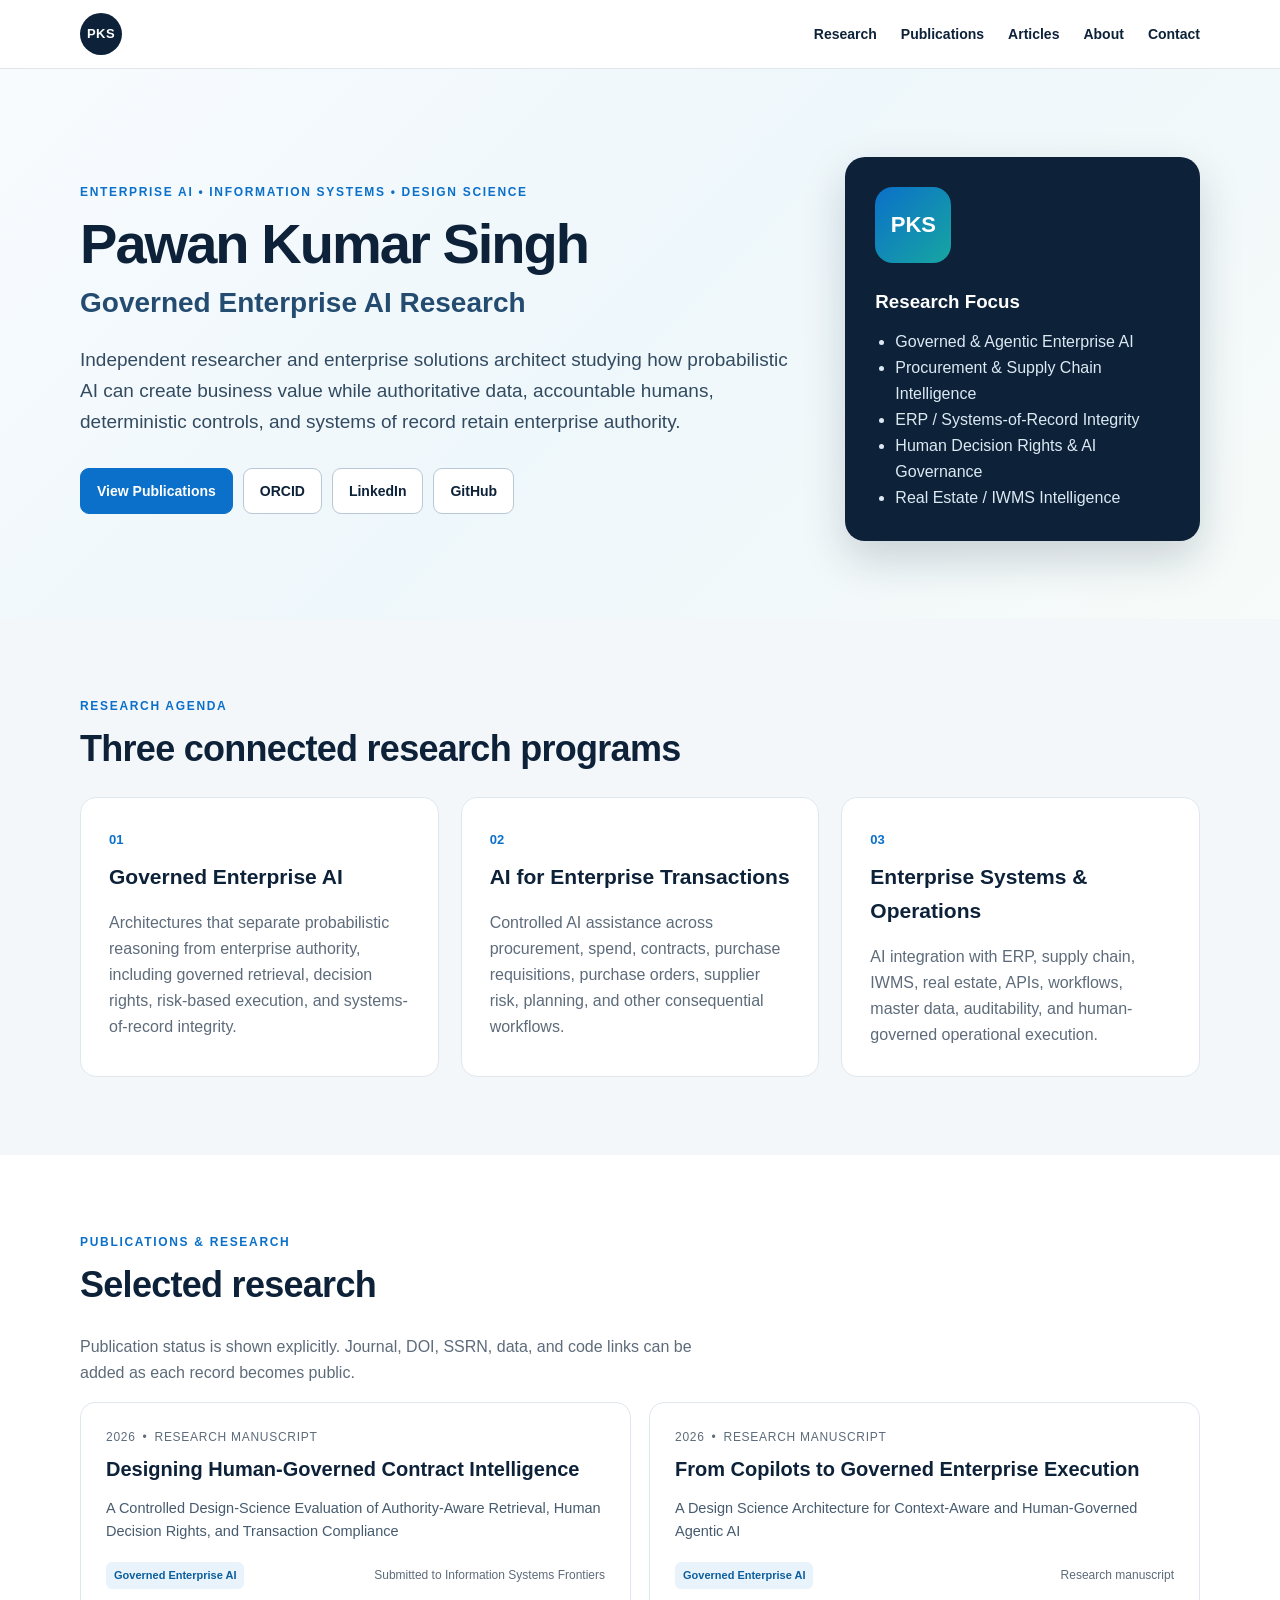
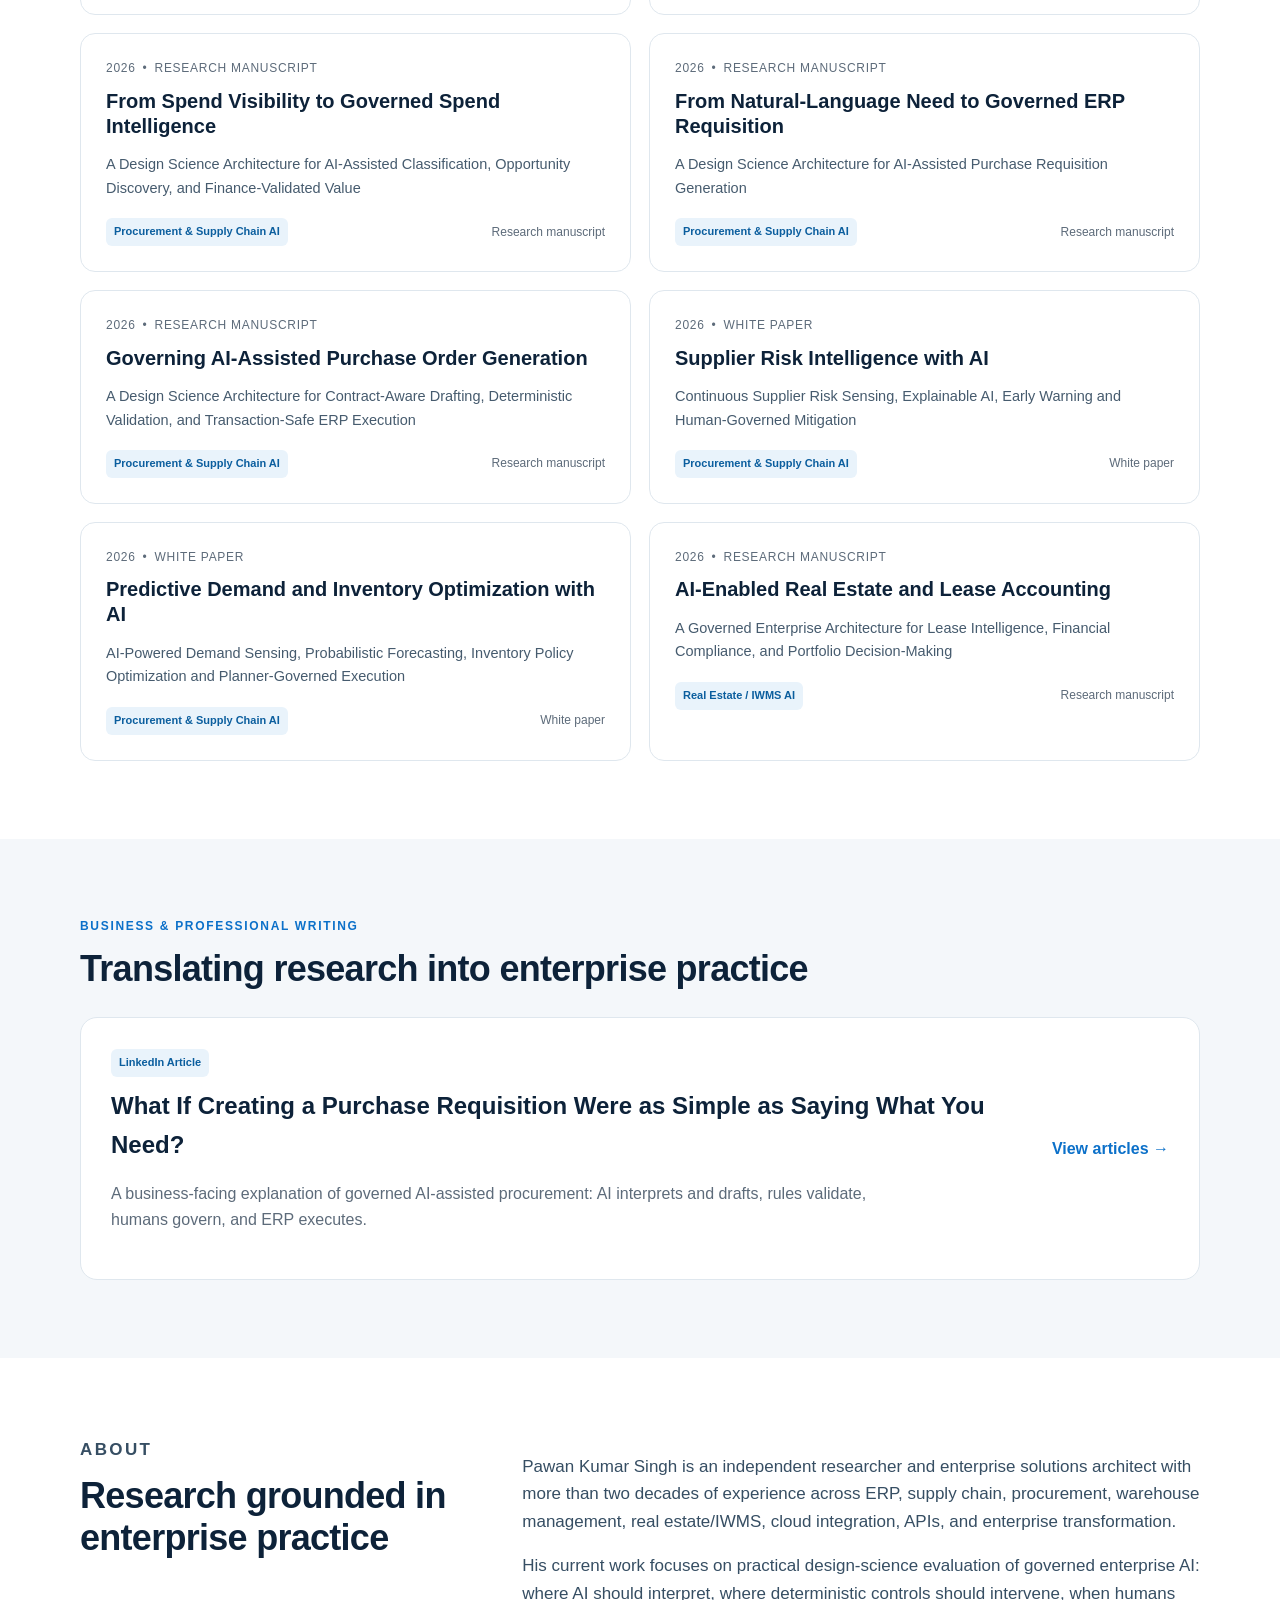
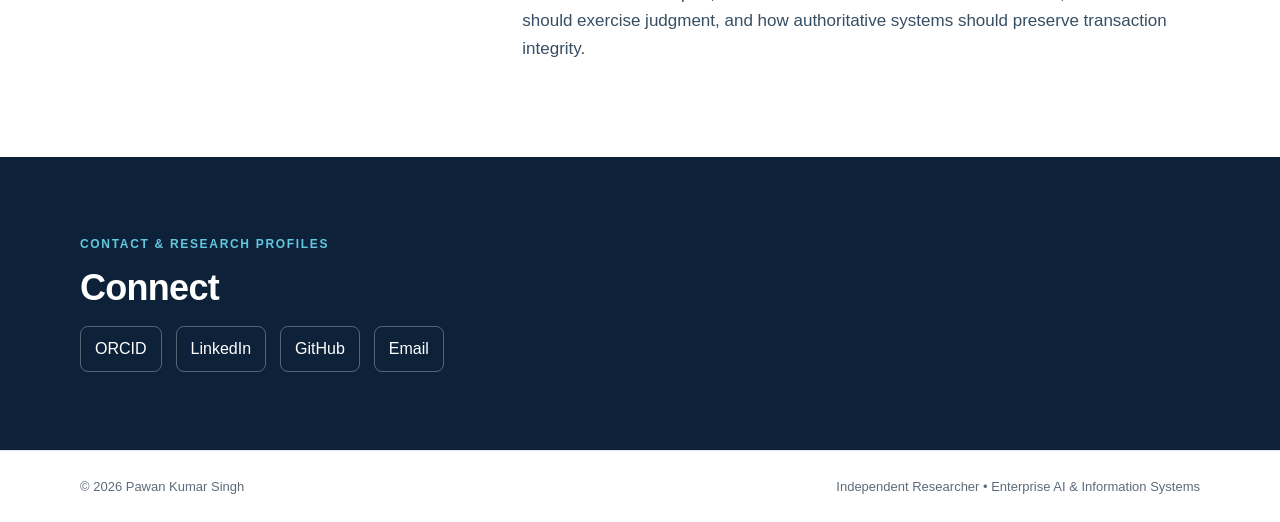
==== index.html @ ed39747b "Add files via upload" ====
<!doctype html>
<html lang="en">
<head>
  <meta charset="utf-8">
  <meta name="viewport" content="width=device-width, initial-scale=1">
  <title>Pawan Kumar Singh | Enterprise AI Research</title>
  <meta name="description" content="Research portfolio of Pawan Kumar Singh focused on governed enterprise AI, procurement, supply chain, ERP, contracts, and enterprise systems.">
  <link rel="canonical" href="https://githubpawankumar.github.io/">
  <link rel="stylesheet" href="styles.css">
</head>
<body>
  <header class="site-header">
    <div class="container nav">
      <a class="brand" href="#top">PKS</a>
      <nav>
        <a href="#research">Research</a>
        <a href="#publications">Publications</a>
        <a href="#articles">Articles</a>
        <a href="#about">About</a>
        <a href="#contact">Contact</a>
      </nav>
    </div>
  </header>

  <main id="top">
    <section class="hero">
      <div class="container hero-grid">
        <div>
          <p class="eyebrow">ENTERPRISE AI • INFORMATION SYSTEMS • DESIGN SCIENCE</p>
          <h1>Pawan Kumar Singh</h1>
          <h2>Governed Enterprise AI Research</h2>
          <p class="lead">Independent researcher and enterprise solutions architect studying how probabilistic AI can create business value while authoritative data, accountable humans, deterministic controls, and systems of record retain enterprise authority.</p>
          <div class="cta-row">
            <a class="btn primary" href="#publications">View Publications</a>
            <a class="btn" href="https://orcid.org/0009-0008-4802-8340" target="_blank" rel="noopener">ORCID</a>
            <a class="btn" href="https://www.linkedin.com/in/pawankumarsingh/" target="_blank" rel="noopener">LinkedIn</a>
            <a class="btn" href="https://github.com/githubpawankumar" target="_blank" rel="noopener">GitHub</a>
          </div>
        </div>
        <div class="profile-card">
          <div class="monogram">PKS</div>
          <h3>Research Focus</h3>
          <ul>
            <li>Governed & Agentic Enterprise AI</li>
            <li>Procurement & Supply Chain Intelligence</li>
            <li>ERP / Systems-of-Record Integrity</li>
            <li>Human Decision Rights & AI Governance</li>
            <li>Real Estate / IWMS Intelligence</li>
          </ul>
        </div>
      </div>
    </section>

    <section id="research" class="section alt">
      <div class="container">
        <p class="eyebrow">RESEARCH AGENDA</p>
        <h2>Three connected research programs</h2>
        <div class="three-col">
          <div class="program">
            <span class="num">01</span>
            <h3>Governed Enterprise AI</h3>
            <p>Architectures that separate probabilistic reasoning from enterprise authority, including governed retrieval, decision rights, risk-based execution, and systems-of-record integrity.</p>
          </div>
          <div class="program">
            <span class="num">02</span>
            <h3>AI for Enterprise Transactions</h3>
            <p>Controlled AI assistance across procurement, spend, contracts, purchase requisitions, purchase orders, supplier risk, planning, and other consequential workflows.</p>
          </div>
          <div class="program">
            <span class="num">03</span>
            <h3>Enterprise Systems & Operations</h3>
            <p>AI integration with ERP, supply chain, IWMS, real estate, APIs, workflows, master data, auditability, and human-governed operational execution.</p>
          </div>
        </div>
      </div>
    </section>

    <section id="publications" class="section">
      <div class="container">
        <p class="eyebrow">PUBLICATIONS & RESEARCH</p>
        <div class="section-head">
          <div>
            <h2>Selected research</h2>
            <p>Publication status is shown explicitly. Journal, DOI, SSRN, data, and code links can be added as each record becomes public.</p>
          </div>
        </div>
        <div class="pub-grid">
          
<article class="pub-card" data-topic="Governed Enterprise AI">
  <div class="pub-meta"><span>2026</span><span>•</span><span>Research Manuscript</span></div>
  <h3>Designing Human-Governed Contract Intelligence</h3>
  <p class="pub-subtitle">A Controlled Design-Science Evaluation of Authority-Aware Retrieval, Human Decision Rights, and Transaction Compliance</p>
  <div class="pub-footer">
    <span class="tag">Governed Enterprise AI</span>
    <span class="status">Submitted to Information Systems Frontiers</span>
  </div>
</article>


<article class="pub-card" data-topic="Governed Enterprise AI">
  <div class="pub-meta"><span>2026</span><span>•</span><span>Research Manuscript</span></div>
  <h3>From Copilots to Governed Enterprise Execution</h3>
  <p class="pub-subtitle">A Design Science Architecture for Context-Aware and Human-Governed Agentic AI</p>
  <div class="pub-footer">
    <span class="tag">Governed Enterprise AI</span>
    <span class="status">Research manuscript</span>
  </div>
</article>


<article class="pub-card" data-topic="Procurement & Supply Chain AI">
  <div class="pub-meta"><span>2026</span><span>•</span><span>Research Manuscript</span></div>
  <h3>From Spend Visibility to Governed Spend Intelligence</h3>
  <p class="pub-subtitle">A Design Science Architecture for AI-Assisted Classification, Opportunity Discovery, and Finance-Validated Value</p>
  <div class="pub-footer">
    <span class="tag">Procurement & Supply Chain AI</span>
    <span class="status">Research manuscript</span>
  </div>
</article>


<article class="pub-card" data-topic="Procurement & Supply Chain AI">
  <div class="pub-meta"><span>2026</span><span>•</span><span>Research Manuscript</span></div>
  <h3>From Natural-Language Need to Governed ERP Requisition</h3>
  <p class="pub-subtitle">A Design Science Architecture for AI-Assisted Purchase Requisition Generation</p>
  <div class="pub-footer">
    <span class="tag">Procurement & Supply Chain AI</span>
    <span class="status">Research manuscript</span>
  </div>
</article>


<article class="pub-card" data-topic="Procurement & Supply Chain AI">
  <div class="pub-meta"><span>2026</span><span>•</span><span>Research Manuscript</span></div>
  <h3>Governing AI-Assisted Purchase Order Generation</h3>
  <p class="pub-subtitle">A Design Science Architecture for Contract-Aware Drafting, Deterministic Validation, and Transaction-Safe ERP Execution</p>
  <div class="pub-footer">
    <span class="tag">Procurement & Supply Chain AI</span>
    <span class="status">Research manuscript</span>
  </div>
</article>


<article class="pub-card" data-topic="Procurement & Supply Chain AI">
  <div class="pub-meta"><span>2026</span><span>•</span><span>White Paper</span></div>
  <h3>Supplier Risk Intelligence with AI</h3>
  <p class="pub-subtitle">Continuous Supplier Risk Sensing, Explainable AI, Early Warning and Human-Governed Mitigation</p>
  <div class="pub-footer">
    <span class="tag">Procurement & Supply Chain AI</span>
    <span class="status">White paper</span>
  </div>
</article>


<article class="pub-card" data-topic="Procurement & Supply Chain AI">
  <div class="pub-meta"><span>2026</span><span>•</span><span>White Paper</span></div>
  <h3>Predictive Demand and Inventory Optimization with AI</h3>
  <p class="pub-subtitle">AI-Powered Demand Sensing, Probabilistic Forecasting, Inventory Policy Optimization and Planner-Governed Execution</p>
  <div class="pub-footer">
    <span class="tag">Procurement & Supply Chain AI</span>
    <span class="status">White paper</span>
  </div>
</article>


<article class="pub-card" data-topic="Real Estate / IWMS AI">
  <div class="pub-meta"><span>2026</span><span>•</span><span>Research Manuscript</span></div>
  <h3>AI-Enabled Real Estate and Lease Accounting</h3>
  <p class="pub-subtitle">A Governed Enterprise Architecture for Lease Intelligence, Financial Compliance, and Portfolio Decision-Making</p>
  <div class="pub-footer">
    <span class="tag">Real Estate / IWMS AI</span>
    <span class="status">Research manuscript</span>
  </div>
</article>

        </div>
      </div>
    </section>

    <section id="articles" class="section alt">
      <div class="container">
        <p class="eyebrow">BUSINESS & PROFESSIONAL WRITING</p>
        <h2>Translating research into enterprise practice</h2>
        <div class="feature-card">
          <div>
            <span class="tag">LinkedIn Article</span>
            <h3>What If Creating a Purchase Requisition Were as Simple as Saying What You Need?</h3>
            <p>A business-facing explanation of governed AI-assisted procurement: AI interprets and drafts, rules validate, humans govern, and ERP executes.</p>
          </div>
          <a class="text-link" href="https://www.linkedin.com/in/pawankumarsingh/recent-activity/articles/" target="_blank" rel="noopener">View articles →</a>
        </div>
      </div>
    </section>

    <section id="about" class="section">
      <div class="container about-grid">
        <div>
          <p class="eyebrow">ABOUT</p>
          <h2>Research grounded in enterprise practice</h2>
        </div>
        <div>
          <p>Pawan Kumar Singh is an independent researcher and enterprise solutions architect with more than two decades of experience across ERP, supply chain, procurement, warehouse management, real estate/IWMS, cloud integration, APIs, and enterprise transformation.</p>
          <p>His current work focuses on practical design-science evaluation of governed enterprise AI: where AI should interpret, where deterministic controls should intervene, when humans should exercise judgment, and how authoritative systems should preserve transaction integrity.</p>
        </div>
      </div>
    </section>

    <section id="contact" class="section contact">
      <div class="container">
        <p class="eyebrow">CONTACT & RESEARCH PROFILES</p>
        <h2>Connect</h2>
        <div class="link-row">
          <a href="https://orcid.org/0009-0008-4802-8340" target="_blank" rel="noopener">ORCID</a>
          <a href="https://www.linkedin.com/in/pawankumarsingh/" target="_blank" rel="noopener">LinkedIn</a>
          <a href="https://github.com/githubpawankumar" target="_blank" rel="noopener">GitHub</a>
          <a href="mailto:pawanslu@gmail.com">Email</a>
        </div>
      </div>
    </section>
  </main>

  <footer>
    <div class="container footer-inner">
      <span>© 2026 Pawan Kumar Singh</span>
      <span>Independent Researcher • Enterprise AI & Information Systems</span>
    </div>
  </footer>
</body>
</html>
---- styles.css ----
:root{
  --ink:#0d2239; --muted:#5d6b7a; --accent:#0b70c9; --accent2:#17a6a1;
  --bg:#ffffff; --alt:#f4f7fa; --line:#dfe7ee; --card:#ffffff;
}
*{box-sizing:border-box}
html{scroll-behavior:smooth}
body{margin:0;font-family:Inter,ui-sans-serif,-apple-system,BlinkMacSystemFont,"Segoe UI",Roboto,Arial,sans-serif;color:var(--ink);background:var(--bg);line-height:1.62}
.container{width:min(1120px,calc(100% - 42px));margin:0 auto}
.site-header{position:sticky;top:0;z-index:10;background:rgba(255,255,255,.94);backdrop-filter:blur(10px);border-bottom:1px solid var(--line)}
.nav{height:68px;display:flex;align-items:center;justify-content:space-between}
.brand{display:grid;place-items:center;width:42px;height:42px;border-radius:50%;background:var(--ink);color:#fff;text-decoration:none;font-weight:800;font-size:13px;letter-spacing:.5px}
nav{display:flex;gap:24px}
nav a{color:var(--ink);text-decoration:none;font-size:14px;font-weight:650}
nav a:hover{color:var(--accent)}
.hero{padding:88px 0 78px;background:linear-gradient(135deg,#f8fbfe 0%,#eef7fb 48%,#f7fbf9 100%)}
.hero-grid{display:grid;grid-template-columns:1.6fr .8fr;gap:56px;align-items:center}
.eyebrow{font-size:12px;letter-spacing:.14em;font-weight:800;color:var(--accent);margin:0 0 12px}
h1{font-size:56px;line-height:1.02;margin:0 0 8px;letter-spacing:-.035em}
.hero h2{font-size:28px;font-weight:650;margin:0 0 20px;color:#244c70}
.lead{font-size:19px;max-width:760px;color:#334b61}
.cta-row{display:flex;flex-wrap:wrap;gap:10px;margin-top:30px}
.btn{display:inline-block;padding:11px 16px;border:1px solid #b8c8d6;border-radius:9px;color:var(--ink);text-decoration:none;font-weight:700;font-size:14px;background:#fff}
.btn.primary{background:var(--accent);color:#fff;border-color:var(--accent)}
.profile-card{background:#0d2239;color:#fff;padding:30px;border-radius:20px;box-shadow:0 18px 44px rgba(13,34,57,.18)}
.monogram{width:76px;height:76px;border-radius:18px;display:grid;place-items:center;background:linear-gradient(135deg,#0b70c9,#17a6a1);font-weight:850;font-size:22px;margin-bottom:24px}
.profile-card h3{margin:0 0 12px}
.profile-card ul{padding-left:20px;margin:0;color:#dce9f3}
.section{padding:78px 0}
.section.alt{background:var(--alt)}
.section h2{font-size:36px;line-height:1.15;letter-spacing:-.02em;margin:0 0 28px}
.three-col{display:grid;grid-template-columns:repeat(3,1fr);gap:22px}
.program{padding:28px;background:#fff;border:1px solid var(--line);border-radius:16px}
.program .num{font-size:13px;color:var(--accent);font-weight:800}
.program h3{font-size:21px;margin:8px 0}
.program p{color:var(--muted);margin-bottom:0}
.section-head{display:flex;justify-content:space-between;gap:25px;align-items:end}
.section-head p{max-width:660px;color:var(--muted)}
.pub-grid{display:grid;grid-template-columns:repeat(2,1fr);gap:18px}
.pub-card{padding:25px;border:1px solid var(--line);border-radius:15px;background:var(--card);transition:.18s ease}
.pub-card:hover{transform:translateY(-2px);box-shadow:0 12px 30px rgba(13,34,57,.08)}
.pub-meta{font-size:12px;color:var(--muted);display:flex;gap:7px;text-transform:uppercase;letter-spacing:.06em}
.pub-card h3{font-size:20px;line-height:1.25;margin:10px 0 8px}
.pub-subtitle{color:#465b6e;font-size:14.5px}
.pub-footer{display:flex;align-items:center;justify-content:space-between;gap:12px;margin-top:18px}
.tag{display:inline-block;font-size:11px;font-weight:750;background:#e9f3fb;color:#0b5e9e;padding:5px 8px;border-radius:6px}
.status{font-size:12px;color:var(--muted);text-align:right}
.feature-card{display:flex;justify-content:space-between;gap:30px;align-items:center;background:#fff;border:1px solid var(--line);border-radius:17px;padding:30px}
.feature-card h3{font-size:24px;margin:10px 0 8px}
.feature-card p{color:var(--muted);max-width:760px}
.text-link{white-space:nowrap;font-weight:750;color:var(--accent);text-decoration:none}
.about-grid{display:grid;grid-template-columns:.8fr 1.4fr;gap:55px}
.about-grid p{font-size:17px;color:#364e63}
.contact{background:#0d2239;color:#fff}
.contact .eyebrow{color:#62c7df}
.contact h2{margin-bottom:18px}
.link-row{display:flex;flex-wrap:wrap;gap:14px}
.link-row a{color:#fff;text-decoration:none;border:1px solid rgba(255,255,255,.3);padding:9px 14px;border-radius:8px}
footer{border-top:1px solid var(--line);padding:25px 0;color:var(--muted);font-size:13px}
.footer-inner{display:flex;justify-content:space-between;gap:18px}
@media(max-width:820px){
  nav{display:none}
  .hero{padding:60px 0}
  .hero-grid,.three-col,.pub-grid,.about-grid{grid-template-columns:1fr}
  h1{font-size:43px}
  .feature-card{align-items:flex-start;flex-direction:column}
  .footer-inner{flex-direction:column}
}
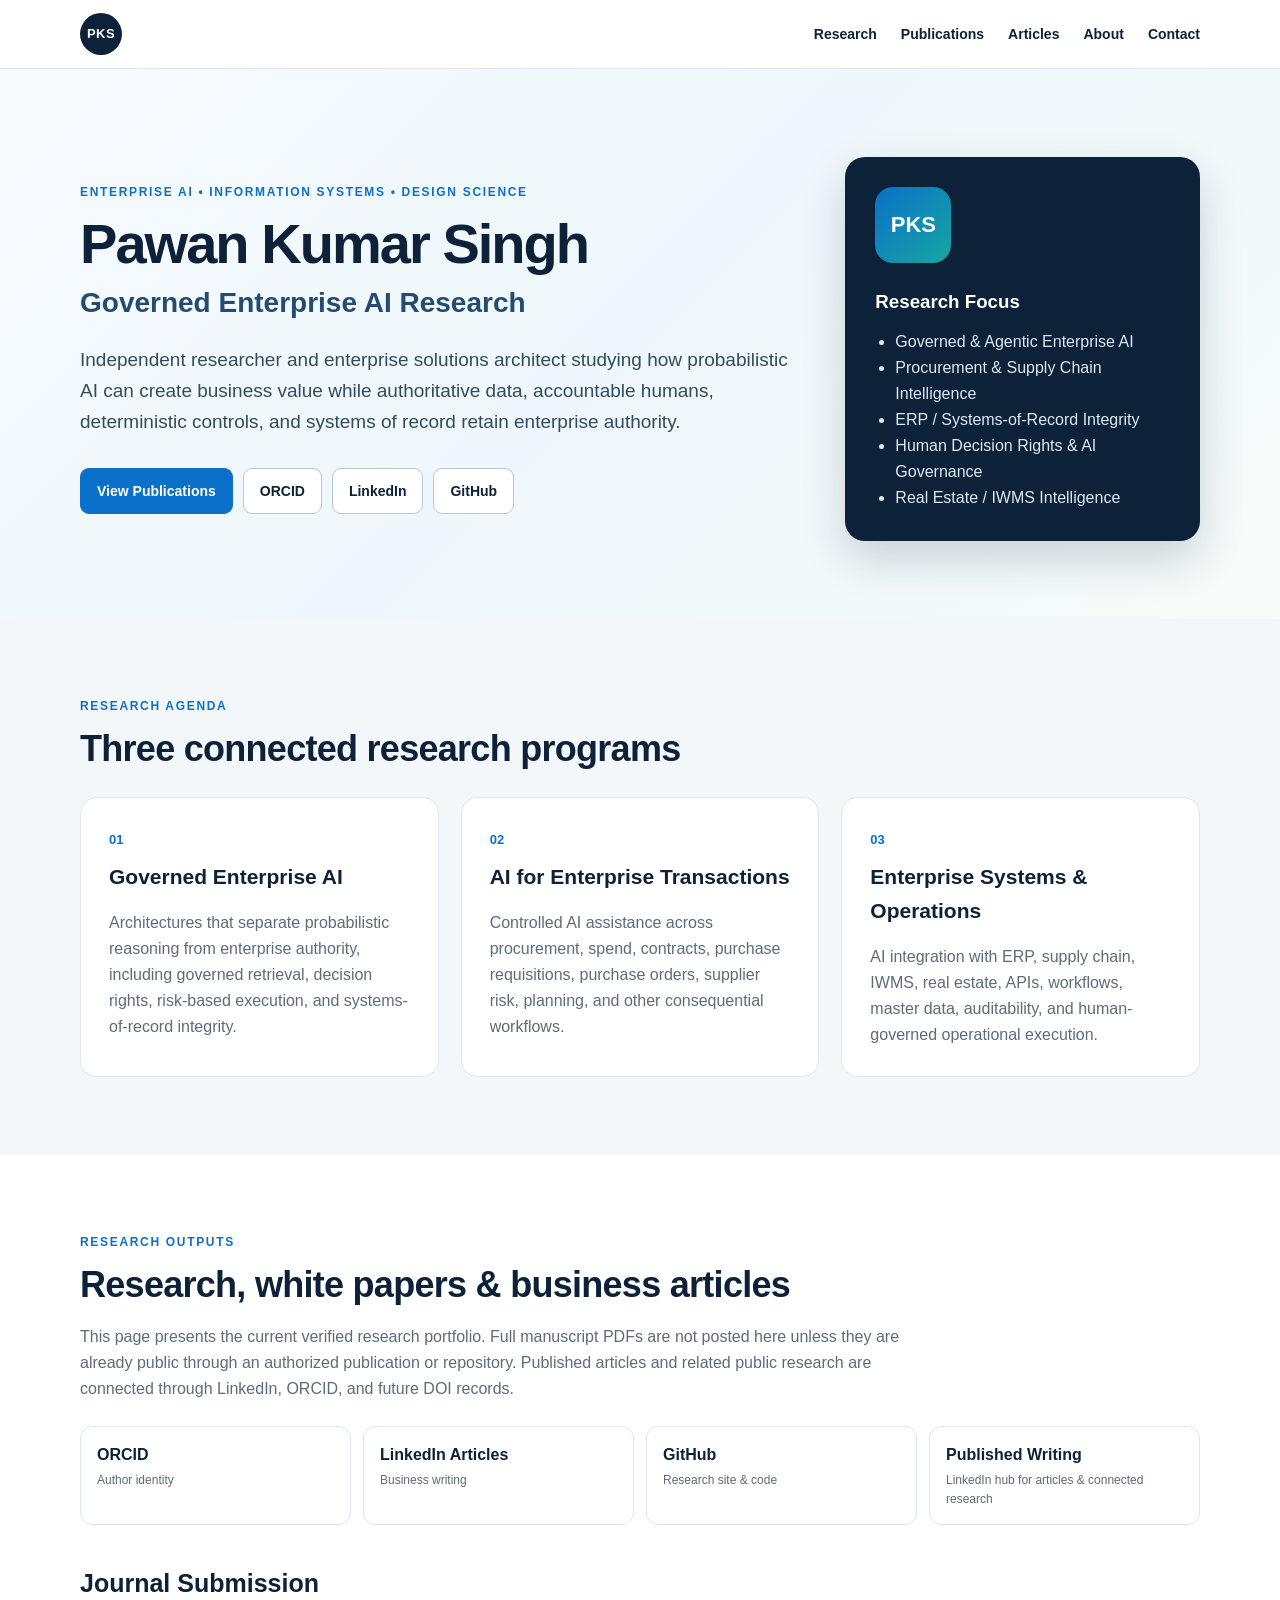
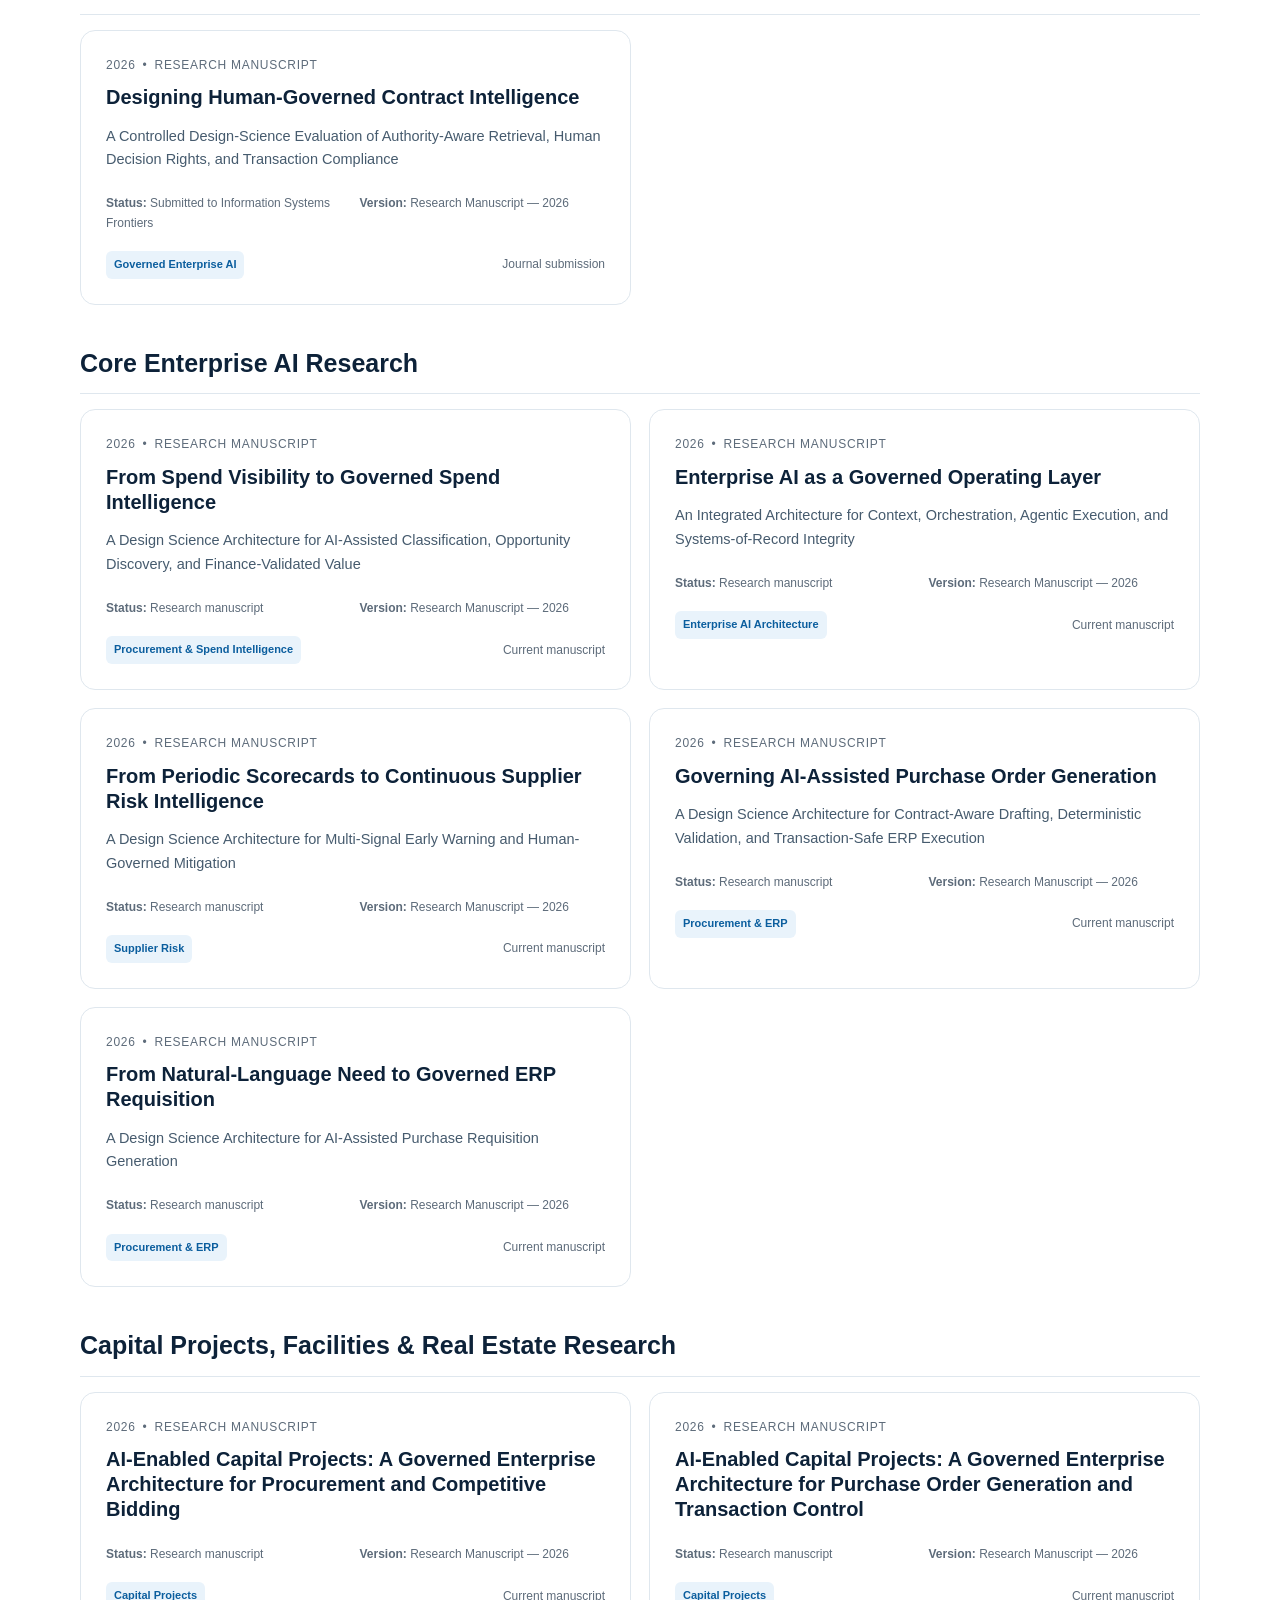
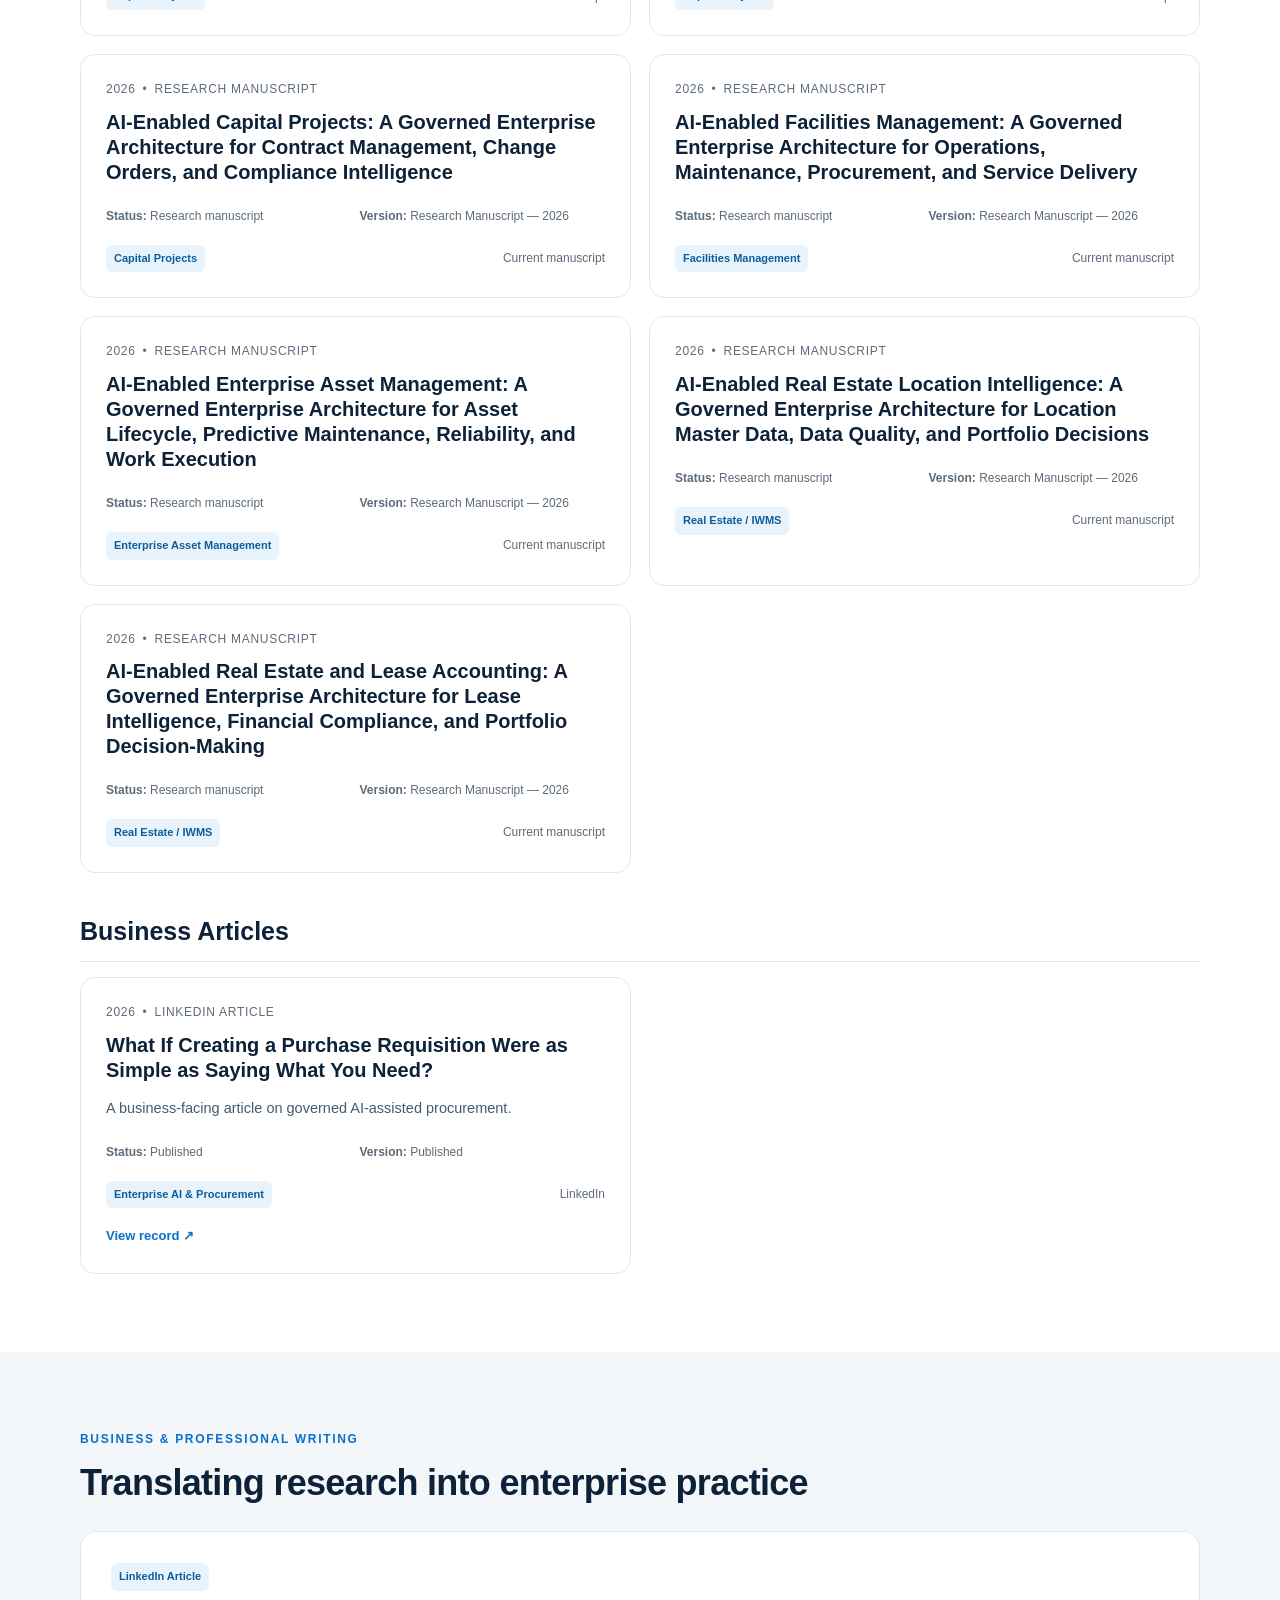
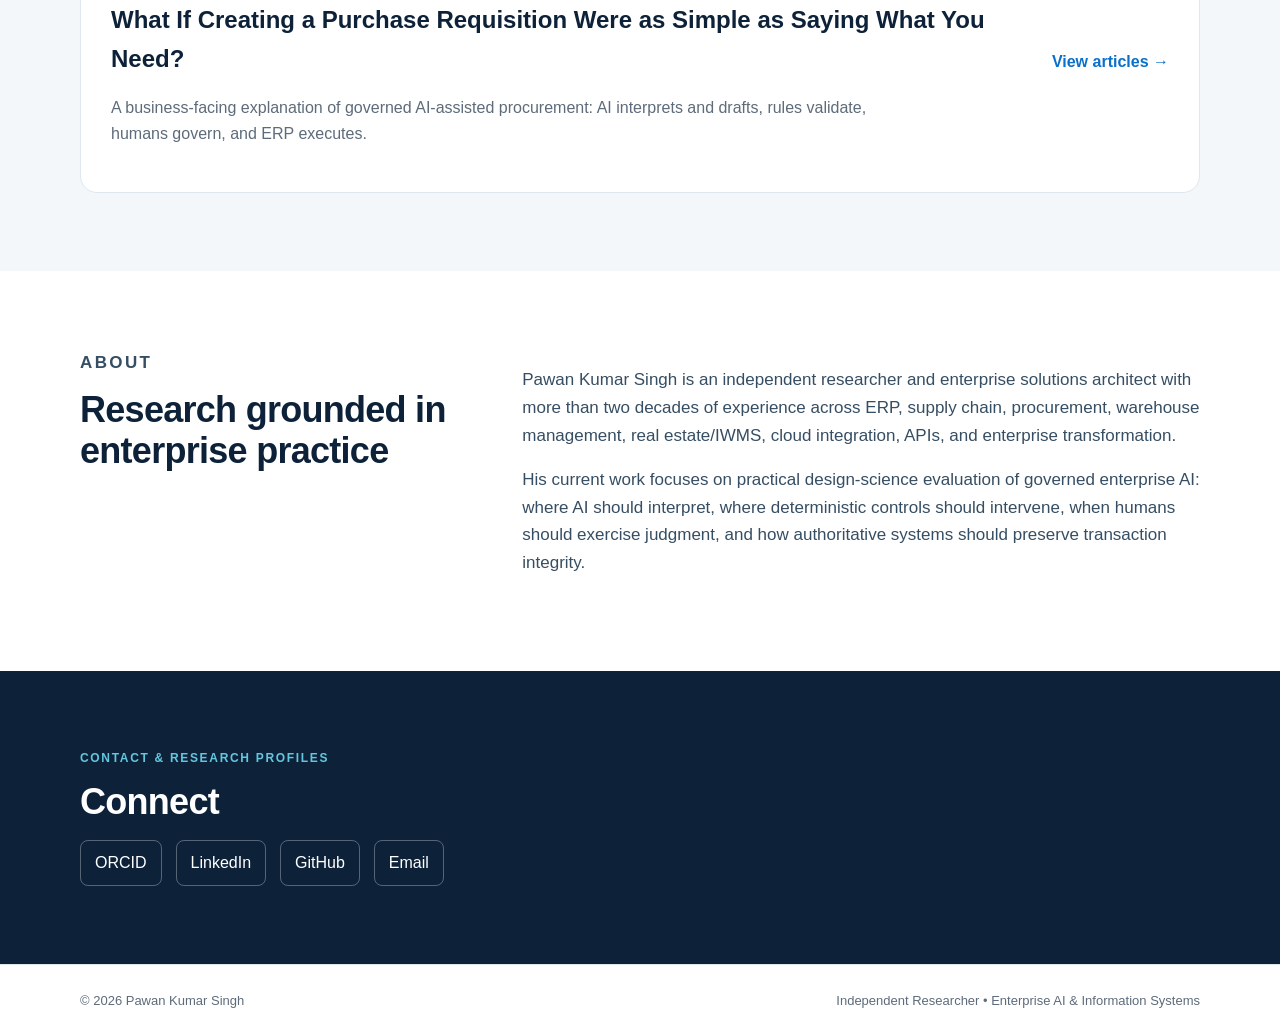
==== commit 3be5f199: "Add files via upload" ====
--- a/index.html
+++ b/index.html
@@ -76,108 +76,23 @@
     </section>
 
     <section id="publications" class="section">
-      <div class="container">
-        <p class="eyebrow">PUBLICATIONS & RESEARCH</p>
-        <div class="section-head">
-          <div>
-            <h2>Selected research</h2>
-            <p>Publication status is shown explicitly. Journal, DOI, SSRN, data, and code links can be added as each record becomes public.</p>
-          </div>
-        </div>
-        <div class="pub-grid">
-          
-<article class="pub-card" data-topic="Governed Enterprise AI">
-  <div class="pub-meta"><span>2026</span><span>•</span><span>Research Manuscript</span></div>
-  <h3>Designing Human-Governed Contract Intelligence</h3>
-  <p class="pub-subtitle">A Controlled Design-Science Evaluation of Authority-Aware Retrieval, Human Decision Rights, and Transaction Compliance</p>
-  <div class="pub-footer">
-    <span class="tag">Governed Enterprise AI</span>
-    <span class="status">Submitted to Information Systems Frontiers</span>
+  <div class="container">
+    <p class="eyebrow">RESEARCH OUTPUTS</p>
+    <h2>Research, white papers & business articles</h2>
+    <p class="inventory-note">This page presents the current verified research portfolio. Full manuscript PDFs are not posted here unless they are already public through an authorized publication or repository. Published articles and related public research are connected through LinkedIn, ORCID, and future DOI records.</p>
+
+    <div class="profile-strip">
+      <a href="https://orcid.org/0009-0008-4802-8340" target="_blank" rel="noopener"><strong>ORCID</strong><span>Author identity</span></a>
+      <a href="https://www.linkedin.com/in/pawankumarsingh/recent-activity/articles/" target="_blank" rel="noopener"><strong>LinkedIn Articles</strong><span>Business writing</span></a>
+      <a href="https://github.com/githubpawankumar" target="_blank" rel="noopener"><strong>GitHub</strong><span>Research site & code</span></a>
+      <a href="https://www.linkedin.com/in/pawankumarsingh/recent-activity/articles/" target="_blank" rel="noopener"><strong>Published Writing</strong><span>LinkedIn hub for articles & connected research</span></a>
+    </div>
+
+    <div id="publication-index"></div>
   </div>
-</article>
+</section>
 
-
-<article class="pub-card" data-topic="Governed Enterprise AI">
-  <div class="pub-meta"><span>2026</span><span>•</span><span>Research Manuscript</span></div>
-  <h3>From Copilots to Governed Enterprise Execution</h3>
-  <p class="pub-subtitle">A Design Science Architecture for Context-Aware and Human-Governed Agentic AI</p>
-  <div class="pub-footer">
-    <span class="tag">Governed Enterprise AI</span>
-    <span class="status">Research manuscript</span>
-  </div>
-</article>
-
-
-<article class="pub-card" data-topic="Procurement & Supply Chain AI">
-  <div class="pub-meta"><span>2026</span><span>•</span><span>Research Manuscript</span></div>
-  <h3>From Spend Visibility to Governed Spend Intelligence</h3>
-  <p class="pub-subtitle">A Design Science Architecture for AI-Assisted Classification, Opportunity Discovery, and Finance-Validated Value</p>
-  <div class="pub-footer">
-    <span class="tag">Procurement & Supply Chain AI</span>
-    <span class="status">Research manuscript</span>
-  </div>
-</article>
-
-
-<article class="pub-card" data-topic="Procurement & Supply Chain AI">
-  <div class="pub-meta"><span>2026</span><span>•</span><span>Research Manuscript</span></div>
-  <h3>From Natural-Language Need to Governed ERP Requisition</h3>
-  <p class="pub-subtitle">A Design Science Architecture for AI-Assisted Purchase Requisition Generation</p>
-  <div class="pub-footer">
-    <span class="tag">Procurement & Supply Chain AI</span>
-    <span class="status">Research manuscript</span>
-  </div>
-</article>
-
-
-<article class="pub-card" data-topic="Procurement & Supply Chain AI">
-  <div class="pub-meta"><span>2026</span><span>•</span><span>Research Manuscript</span></div>
-  <h3>Governing AI-Assisted Purchase Order Generation</h3>
-  <p class="pub-subtitle">A Design Science Architecture for Contract-Aware Drafting, Deterministic Validation, and Transaction-Safe ERP Execution</p>
-  <div class="pub-footer">
-    <span class="tag">Procurement & Supply Chain AI</span>
-    <span class="status">Research manuscript</span>
-  </div>
-</article>
-
-
-<article class="pub-card" data-topic="Procurement & Supply Chain AI">
-  <div class="pub-meta"><span>2026</span><span>•</span><span>White Paper</span></div>
-  <h3>Supplier Risk Intelligence with AI</h3>
-  <p class="pub-subtitle">Continuous Supplier Risk Sensing, Explainable AI, Early Warning and Human-Governed Mitigation</p>
-  <div class="pub-footer">
-    <span class="tag">Procurement & Supply Chain AI</span>
-    <span class="status">White paper</span>
-  </div>
-</article>
-
-
-<article class="pub-card" data-topic="Procurement & Supply Chain AI">
-  <div class="pub-meta"><span>2026</span><span>•</span><span>White Paper</span></div>
-  <h3>Predictive Demand and Inventory Optimization with AI</h3>
-  <p class="pub-subtitle">AI-Powered Demand Sensing, Probabilistic Forecasting, Inventory Policy Optimization and Planner-Governed Execution</p>
-  <div class="pub-footer">
-    <span class="tag">Procurement & Supply Chain AI</span>
-    <span class="status">White paper</span>
-  </div>
-</article>
-
-
-<article class="pub-card" data-topic="Real Estate / IWMS AI">
-  <div class="pub-meta"><span>2026</span><span>•</span><span>Research Manuscript</span></div>
-  <h3>AI-Enabled Real Estate and Lease Accounting</h3>
-  <p class="pub-subtitle">A Governed Enterprise Architecture for Lease Intelligence, Financial Compliance, and Portfolio Decision-Making</p>
-  <div class="pub-footer">
-    <span class="tag">Real Estate / IWMS AI</span>
-    <span class="status">Research manuscript</span>
-  </div>
-</article>
-
-        </div>
-      </div>
-    </section>
-
-    <section id="articles" class="section alt">
+<section id="articles" class="section alt">
       <div class="container">
         <p class="eyebrow">BUSINESS & PROFESSIONAL WRITING</p>
         <h2>Translating research into enterprise practice</h2>
@@ -225,5 +140,45 @@
       <span>Independent Researcher • Enterprise AI & Information Systems</span>
     </div>
   </footer>
+
+<script>
+async function loadPublications(){
+  const target = document.getElementById('publication-index');
+  try{
+    const res = await fetch('publications.json', {cache:'no-store'});
+    const items = await res.json();
+    const order = ['Journal Submission','Core Enterprise AI Research','Capital Projects, Facilities & Real Estate Research','Business Articles'];
+    for (const group of order){
+      const rows = items.filter(x => x.group === group);
+      if (!rows.length) continue;
+      const section = document.createElement('div');
+      section.className = 'pub-group';
+      section.innerHTML = `<h3 class="group-title">${group}</h3><div class="pub-grid"></div>`;
+      const grid = section.querySelector('.pub-grid');
+      for (const p of rows){
+        const links = [];
+        if (p.canonical_url) links.push(`<a class="paper-link" href="${p.canonical_url}" target="_blank" rel="noopener">View record ↗</a>`);
+        if (p.doi) links.push(`<a class="paper-link" href="https://doi.org/${p.doi}" target="_blank" rel="noopener">DOI ↗</a>`);
+        const card = document.createElement('article');
+        card.className = 'pub-card';
+        card.innerHTML = `
+          <div class="pub-meta"><span>${p.year}</span><span>•</span><span>${p.type}</span></div>
+          <h3>${p.title}</h3>
+          <p class="pub-subtitle">${p.subtitle || ''}</p>
+          <div class="record-row"><span><b>Status:</b> ${p.status}</span><span><b>Version:</b> ${p.version || '—'}</span></div>
+          <div class="pub-footer"><span class="tag">${p.topic}</span><span class="status">${p.platform || ''}</span></div>
+          ${links.length ? `<div class="paper-links">${links.join(' ')}</div>` : ''}
+        `;
+        grid.appendChild(card);
+      }
+      target.appendChild(section);
+    }
+  } catch (e) {
+    target.innerHTML = '<p>Publication index could not be loaded. Please refresh the page.</p>';
+  }
+}
+loadPublications();
+</script>
+
 </body>
 </html>
--- a/styles.css
+++ b/styles.css
@@ -66,3 +66,16 @@
   .feature-card{align-items:flex-start;flex-direction:column}
   .footer-inner{flex-direction:column}
 }
+
+.pub-group{margin-top:38px}
+.group-title{font-size:25px;margin:0 0 15px;padding-bottom:10px;border-bottom:1px solid var(--line)}
+
+.inventory-note{max-width:830px;color:var(--muted);margin-top:-10px;margin-bottom:24px}
+.profile-strip{display:grid;grid-template-columns:repeat(4,1fr);gap:12px;margin:24px 0 36px}
+.profile-strip a,.profile-placeholder{display:flex;flex-direction:column;padding:15px 16px;border:1px solid var(--line);border-radius:12px;background:#fff;text-decoration:none;color:var(--ink)}
+.profile-strip span{font-size:12px;color:var(--muted);margin-top:3px}
+.profile-placeholder{opacity:.68}
+.record-row{display:grid;grid-template-columns:1fr 1fr;gap:8px;font-size:12px;color:var(--muted);padding-top:8px}
+.paper-links{margin-top:14px}
+.paper-link{font-size:13px;font-weight:750;color:var(--accent);text-decoration:none;margin-right:12px}
+@media(max-width:820px){.profile-strip{grid-template-columns:1fr 1fr}.record-row{grid-template-columns:1fr}}
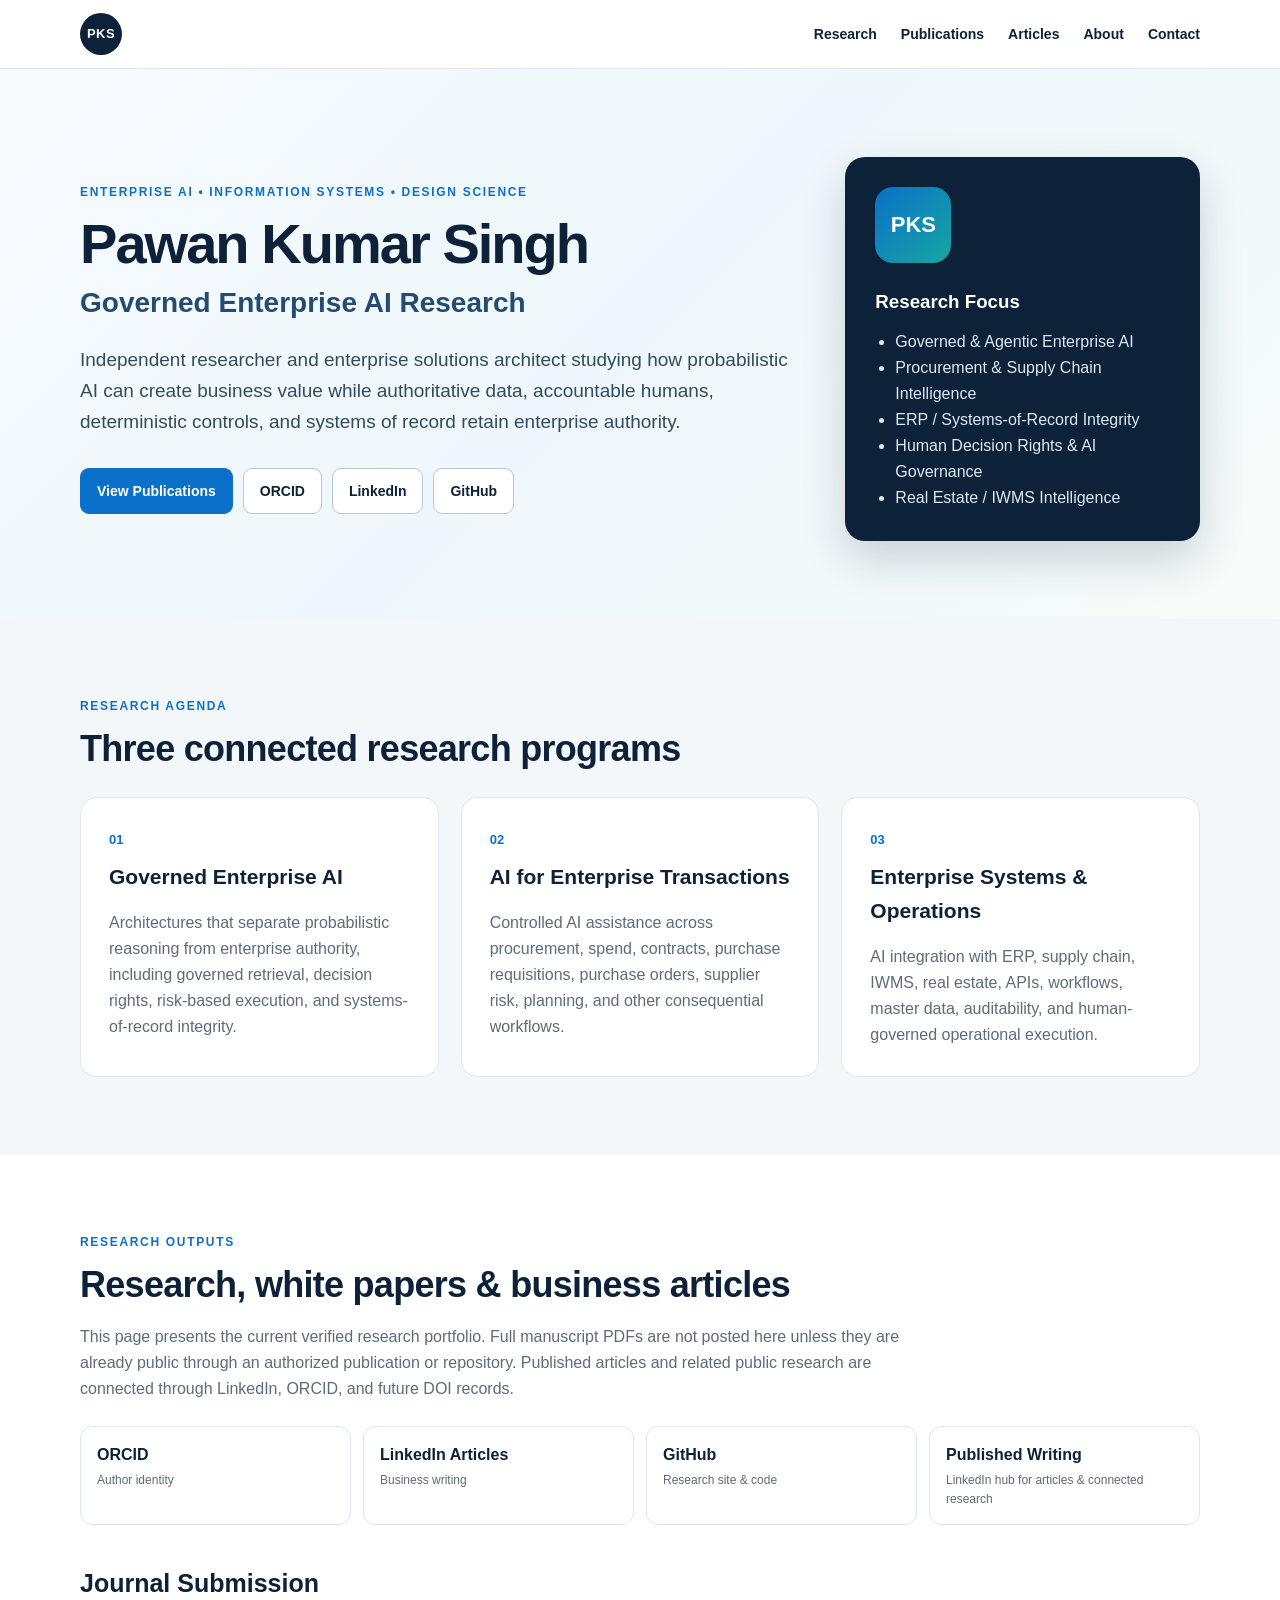
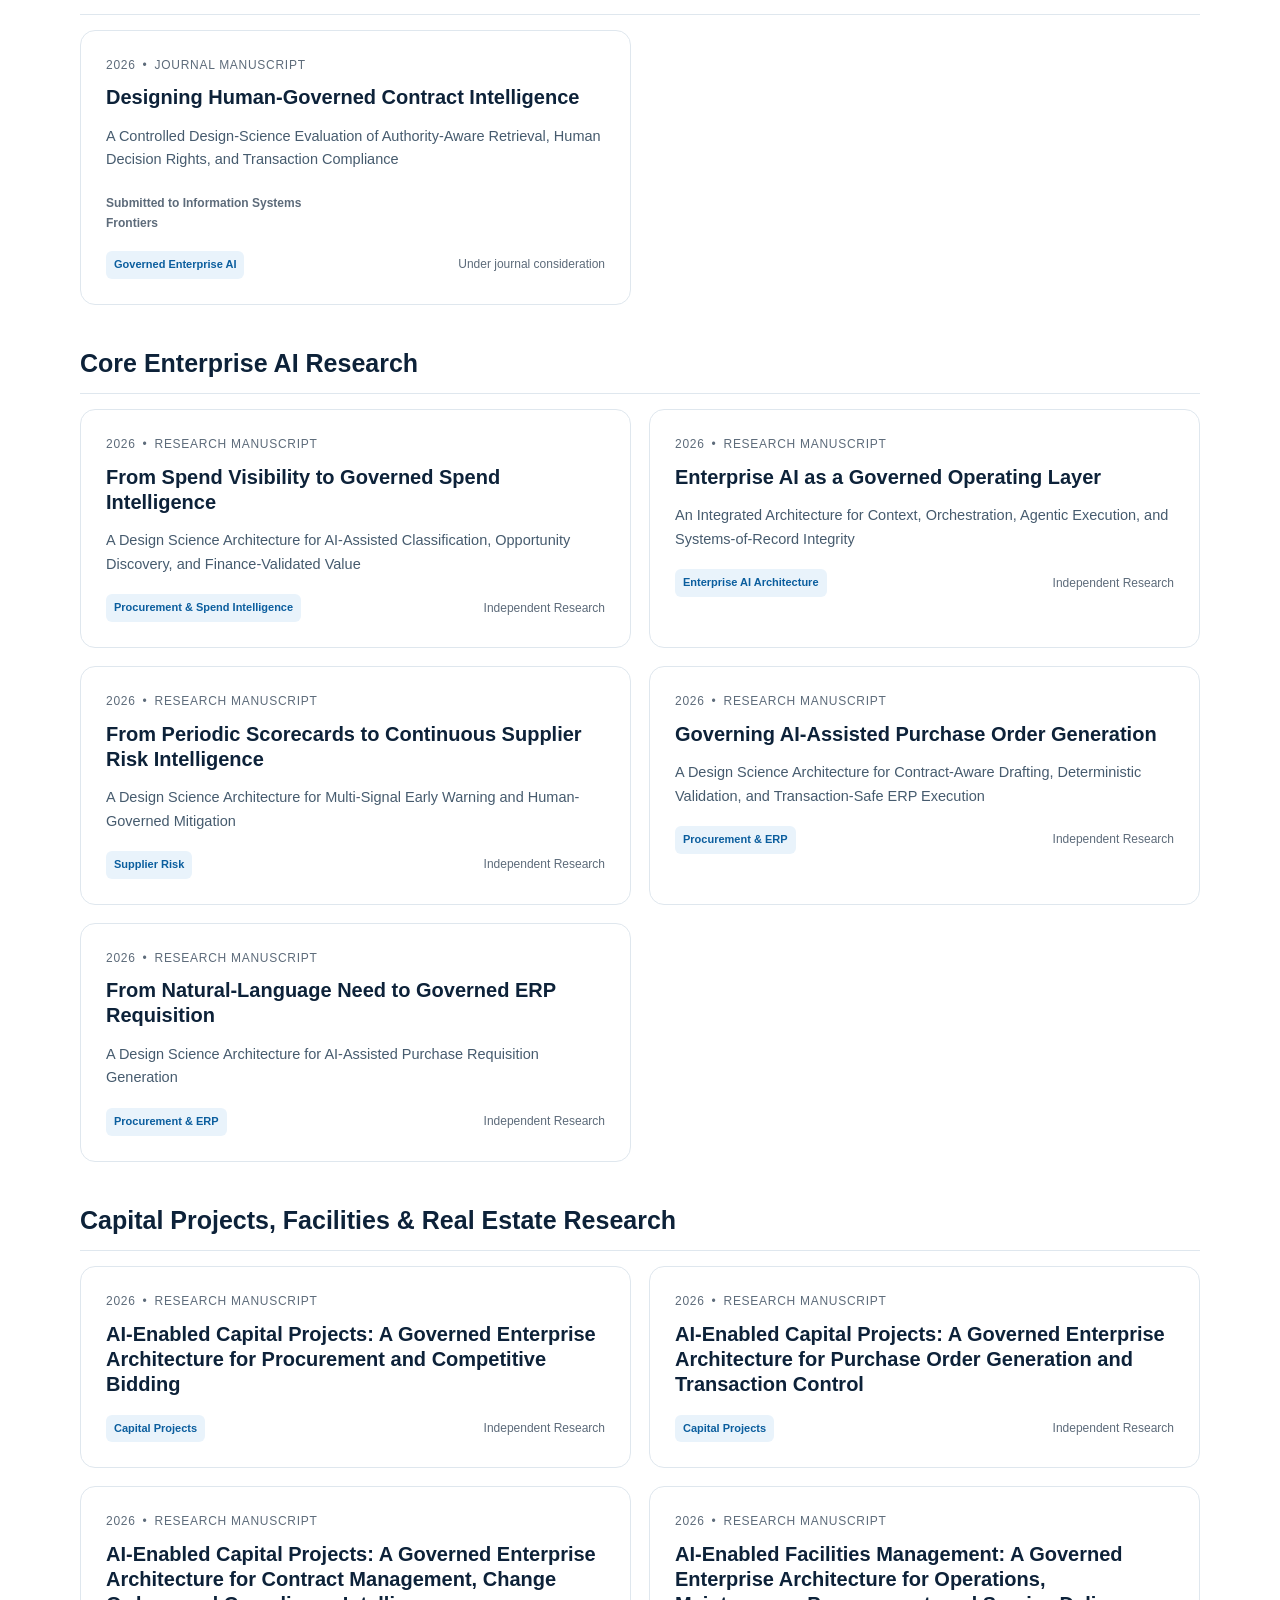
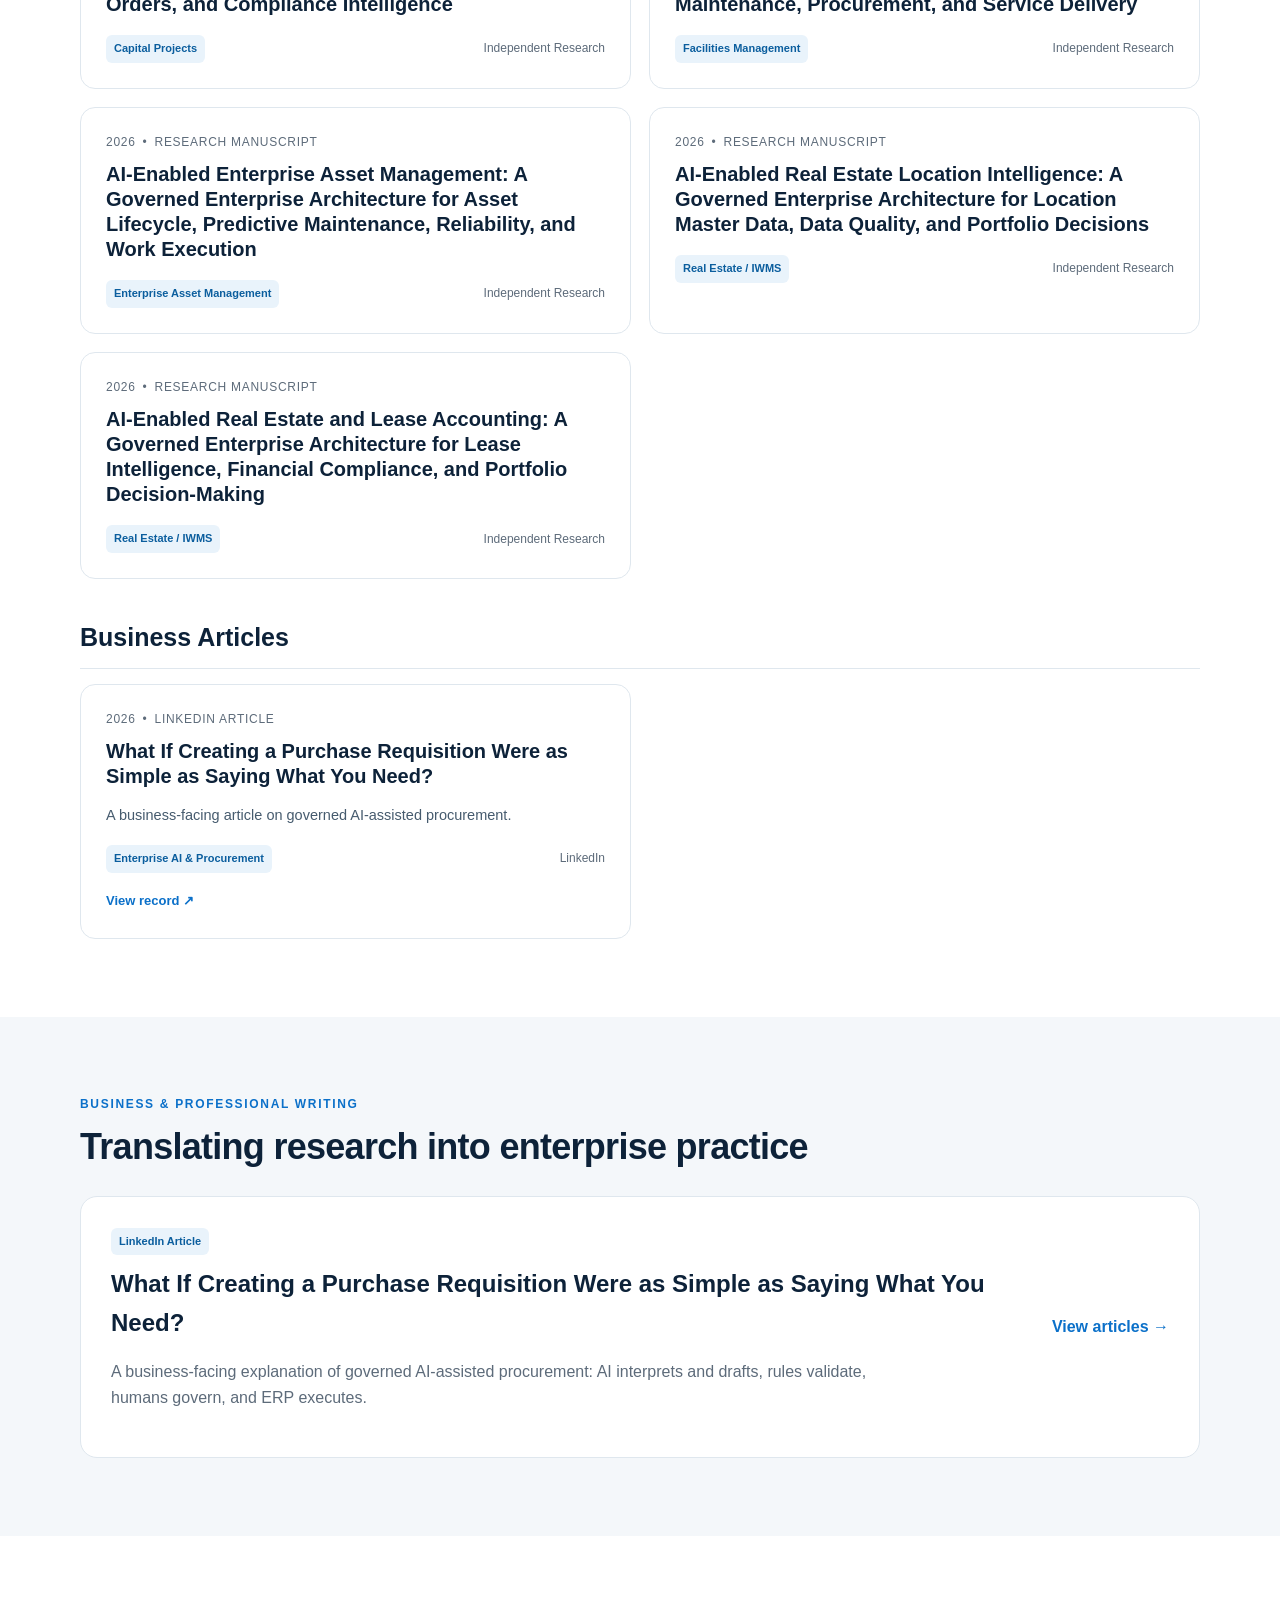
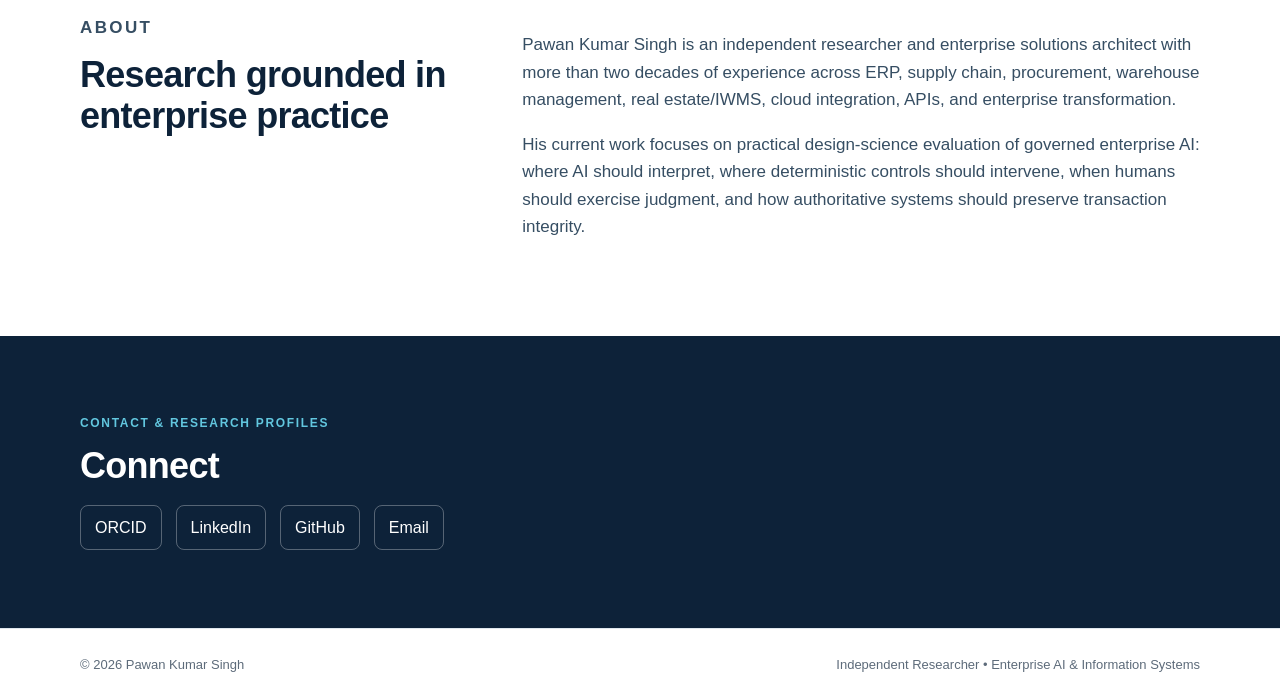
==== commit 2f326f40: "Add files via upload" ====
--- a/index.html
+++ b/index.html
@@ -141,7 +141,61 @@
     </div>
   </footer>
 
+<div id="publication-modal" class="modal" aria-hidden="true">
+  <div class="modal-backdrop" data-close-modal></div>
+  <div class="modal-dialog" role="dialog" aria-modal="true" aria-labelledby="modal-title">
+    <button class="modal-close" type="button" aria-label="Close details" data-close-modal>×</button>
+    <div class="modal-meta" id="modal-meta"></div>
+    <h2 id="modal-title"></h2>
+    <p class="modal-subtitle" id="modal-subtitle"></p>
+    <div class="modal-status" id="modal-status"></div>
+    <div class="detail-grid">
+      <section><h3>Research Summary</h3><p id="modal-abstract"></p></section>
+      <section><h3>Research Question</h3><p id="modal-rq"></p></section>
+      <section><h3>Methodology</h3><p id="modal-method"></p></section>
+      <section><h3>Key Findings</h3><p id="modal-findings"></p></section>
+      <section><h3>Research Contribution</h3><p id="modal-contribution"></p></section>
+      <section><h3>Keywords</h3><p id="modal-keywords"></p></section>
+    </div>
+    <div class="modal-actions" id="modal-actions"></div>
+    <p class="modal-note">No manuscript PDF is distributed from this site. Official publication or DOI links will be added when publicly available.</p>
+  </div>
+</div>
+
+
 <script>
+
+function openPublicationModal(p){
+  const modal = document.getElementById('publication-modal');
+  document.getElementById('modal-meta').textContent = `${p.year} • ${p.type}`;
+  document.getElementById('modal-title').textContent = p.title || '';
+  document.getElementById('modal-subtitle').textContent = p.subtitle || '';
+  document.getElementById('modal-status').innerHTML =
+    `<span class="tag">${p.topic || ''}</span><span><b>Status:</b> ${p.status || ''}</span>`;
+  document.getElementById('modal-abstract').textContent = p.abstract || 'Summary will be added when available.';
+  document.getElementById('modal-rq').textContent = p.research_question || 'Research question summary will be added when available.';
+  document.getElementById('modal-method').textContent = p.method || 'Methodology summary will be added when available.';
+  document.getElementById('modal-findings').textContent = p.findings || 'Findings summary will be added when available.';
+  document.getElementById('modal-contribution').textContent = p.contribution || 'Contribution summary will be added when available.';
+  document.getElementById('modal-keywords').textContent = p.keywords || '';
+  const actions = [];
+  if (p.canonical_url) actions.push(`<a class="btn primary" href="${p.canonical_url}" target="_blank" rel="noopener">View Public Record ↗</a>`);
+  if (p.doi) actions.push(`<a class="btn" href="https://doi.org/${p.doi}" target="_blank" rel="noopener">View DOI ↗</a>`);
+  document.getElementById('modal-actions').innerHTML = actions.join('');
+  modal.classList.add('open');
+  modal.setAttribute('aria-hidden','false');
+  document.body.classList.add('modal-open');
+  setTimeout(()=>modal.querySelector('.modal-close').focus(),0);
+}
+function closePublicationModal(){
+  const modal = document.getElementById('publication-modal');
+  modal.classList.remove('open');
+  modal.setAttribute('aria-hidden','true');
+  document.body.classList.remove('modal-open');
+}
+document.querySelectorAll('[data-close-modal]').forEach(el => el.addEventListener('click', closePublicationModal));
+document.addEventListener('keydown', e => { if(e.key === 'Escape') closePublicationModal(); });
+
 async function loadPublications(){
   const target = document.getElementById('publication-index');
   try{
@@ -160,15 +214,22 @@
         if (p.canonical_url) links.push(`<a class="paper-link" href="${p.canonical_url}" target="_blank" rel="noopener">View record ↗</a>`);
         if (p.doi) links.push(`<a class="paper-link" href="https://doi.org/${p.doi}" target="_blank" rel="noopener">DOI ↗</a>`);
         const card = document.createElement('article');
-        card.className = 'pub-card';
+        card.className = 'pub-card clickable';
+        card.setAttribute('tabindex','0');
+        card.setAttribute('role','button');
+        card.setAttribute('aria-label',`Open details for ${p.title}`);
         card.innerHTML = `
-          <div class="pub-meta"><span>${p.year}</span><span>•</span><span>${p.type}</span></div>
+          <div class="pub-meta"><span>${p.year}</span><span>•</span><span>${p.group === 'Journal Submission' ? 'JOURNAL MANUSCRIPT' : p.type.toUpperCase()}</span></div>
           <h3>${p.title}</h3>
           <p class="pub-subtitle">${p.subtitle || ''}</p>
-          <div class="record-row"><span><b>Status:</b> ${p.status}</span><span><b>Version:</b> ${p.version || '—'}</span></div>
-          <div class="pub-footer"><span class="tag">${p.topic}</span><span class="status">${p.platform || ''}</span></div>
+          ${p.group === 'Journal Submission' ? `<div class="record-row"><span><b>${p.status}</b></span></div>` : ''}
+          <div class="pub-footer"><span class="tag">${p.topic}</span><span class="status">${p.group === 'Journal Submission' ? 'Under journal consideration' : (p.group === 'Business Articles' ? p.platform : 'Independent Research')}</span></div>
           ${links.length ? `<div class="paper-links">${links.join(' ')}</div>` : ''}
         `;
+        card.addEventListener('click', () => openPublicationModal(p));
+        card.addEventListener('keydown', (ev) => {
+          if (ev.key === 'Enter' || ev.key === ' ') { ev.preventDefault(); openPublicationModal(p); }
+        });
         grid.appendChild(card);
       }
       target.appendChild(section);
--- a/styles.css
+++ b/styles.css
@@ -79,3 +79,30 @@
 .paper-links{margin-top:14px}
 .paper-link{font-size:13px;font-weight:750;color:var(--accent);text-decoration:none;margin-right:12px}
 @media(max-width:820px){.profile-strip{grid-template-columns:1fr 1fr}.record-row{grid-template-columns:1fr}}
+
+.pub-card.clickable{cursor:pointer;position:relative}
+.pub-card.clickable:hover{transform:translateY(-3px);box-shadow:0 15px 36px rgba(13,34,57,.11);border-color:#c4d8e8}
+.pub-card.clickable:focus{outline:3px solid rgba(11,112,201,.22);outline-offset:3px}
+.pub-card.clickable::after{content:"View details";position:absolute;right:18px;top:18px;font-size:11px;font-weight:800;letter-spacing:.04em;color:var(--accent);opacity:0;transition:.18s ease}
+.pub-card.clickable:hover::after,.pub-card.clickable:focus::after{opacity:1}
+body.modal-open{overflow:hidden}
+.modal{display:none;position:fixed;inset:0;z-index:999}
+.modal.open{display:block}
+.modal-backdrop{position:absolute;inset:0;background:rgba(4,18,32,.68);backdrop-filter:blur(4px)}
+.modal-dialog{position:relative;z-index:2;width:min(920px,calc(100% - 34px));max-height:88vh;overflow:auto;margin:6vh auto;background:#fff;border-radius:20px;padding:38px;box-shadow:0 28px 90px rgba(0,0,0,.30)}
+.modal-close{position:absolute;right:18px;top:14px;border:0;background:#eef3f7;color:var(--ink);font-size:28px;width:40px;height:40px;border-radius:50%;cursor:pointer;line-height:1}
+.modal-meta{font-size:12px;font-weight:800;letter-spacing:.09em;color:var(--accent);text-transform:uppercase;margin-bottom:8px;padding-right:48px}
+.modal-dialog h2{font-size:32px;line-height:1.15;margin:0 45px 10px 0;color:var(--ink)}
+.modal-subtitle{font-size:17px;color:#486177;margin:0 0 15px}
+.modal-status{display:flex;gap:14px;align-items:center;flex-wrap:wrap;padding:14px 0 20px;border-bottom:1px solid var(--line);font-size:13px;color:var(--muted)}
+.detail-grid{display:grid;grid-template-columns:1fr 1fr;gap:18px 28px;margin-top:24px}
+.detail-grid section{padding:0}
+.detail-grid h3{font-size:14px;text-transform:uppercase;letter-spacing:.055em;color:var(--accent);margin:0 0 7px}
+.detail-grid p{margin:0;color:#344c60;font-size:14.5px;line-height:1.62}
+.modal-actions{display:flex;gap:10px;margin-top:26px;flex-wrap:wrap}
+.modal-note{margin-top:22px;padding-top:16px;border-top:1px solid var(--line);font-size:12.5px;color:var(--muted);font-style:italic}
+@media(max-width:760px){
+  .modal-dialog{padding:28px 21px;margin:3vh auto;max-height:94vh}
+  .modal-dialog h2{font-size:25px}
+  .detail-grid{grid-template-columns:1fr}
+}
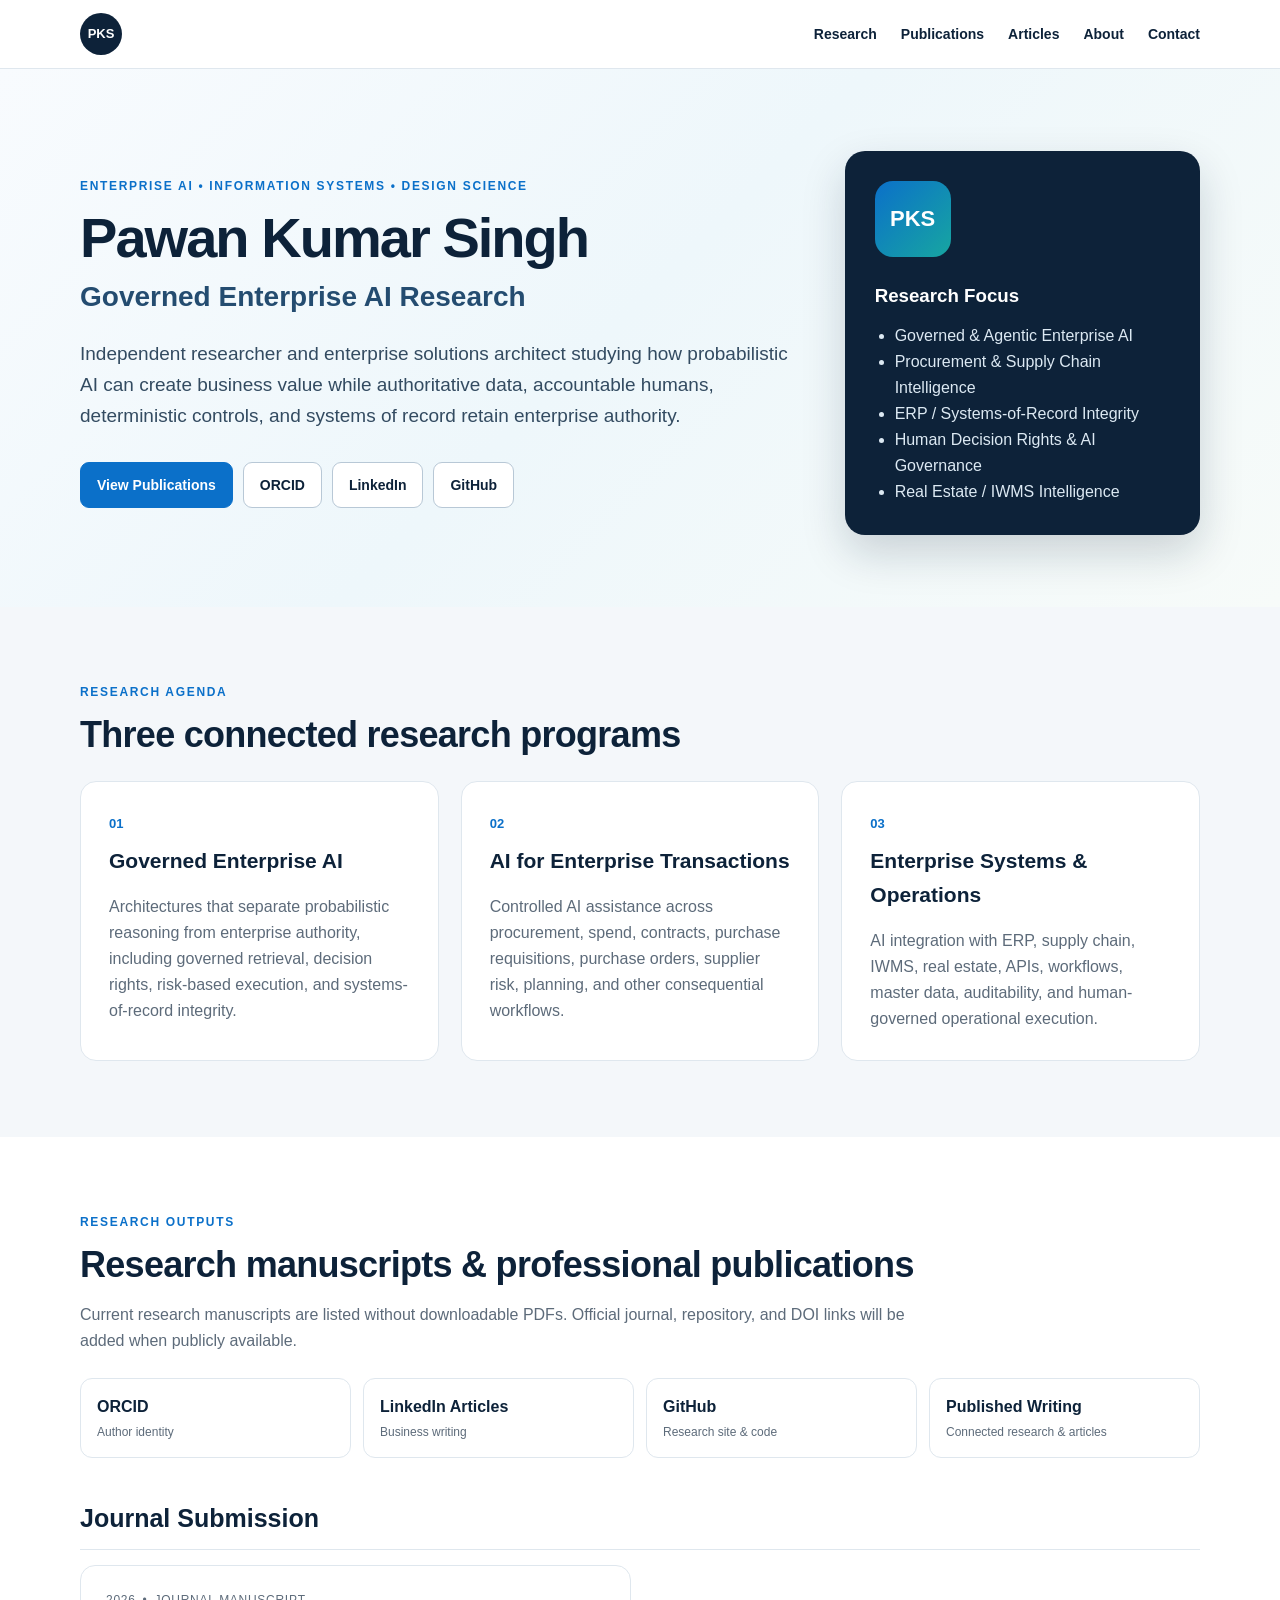
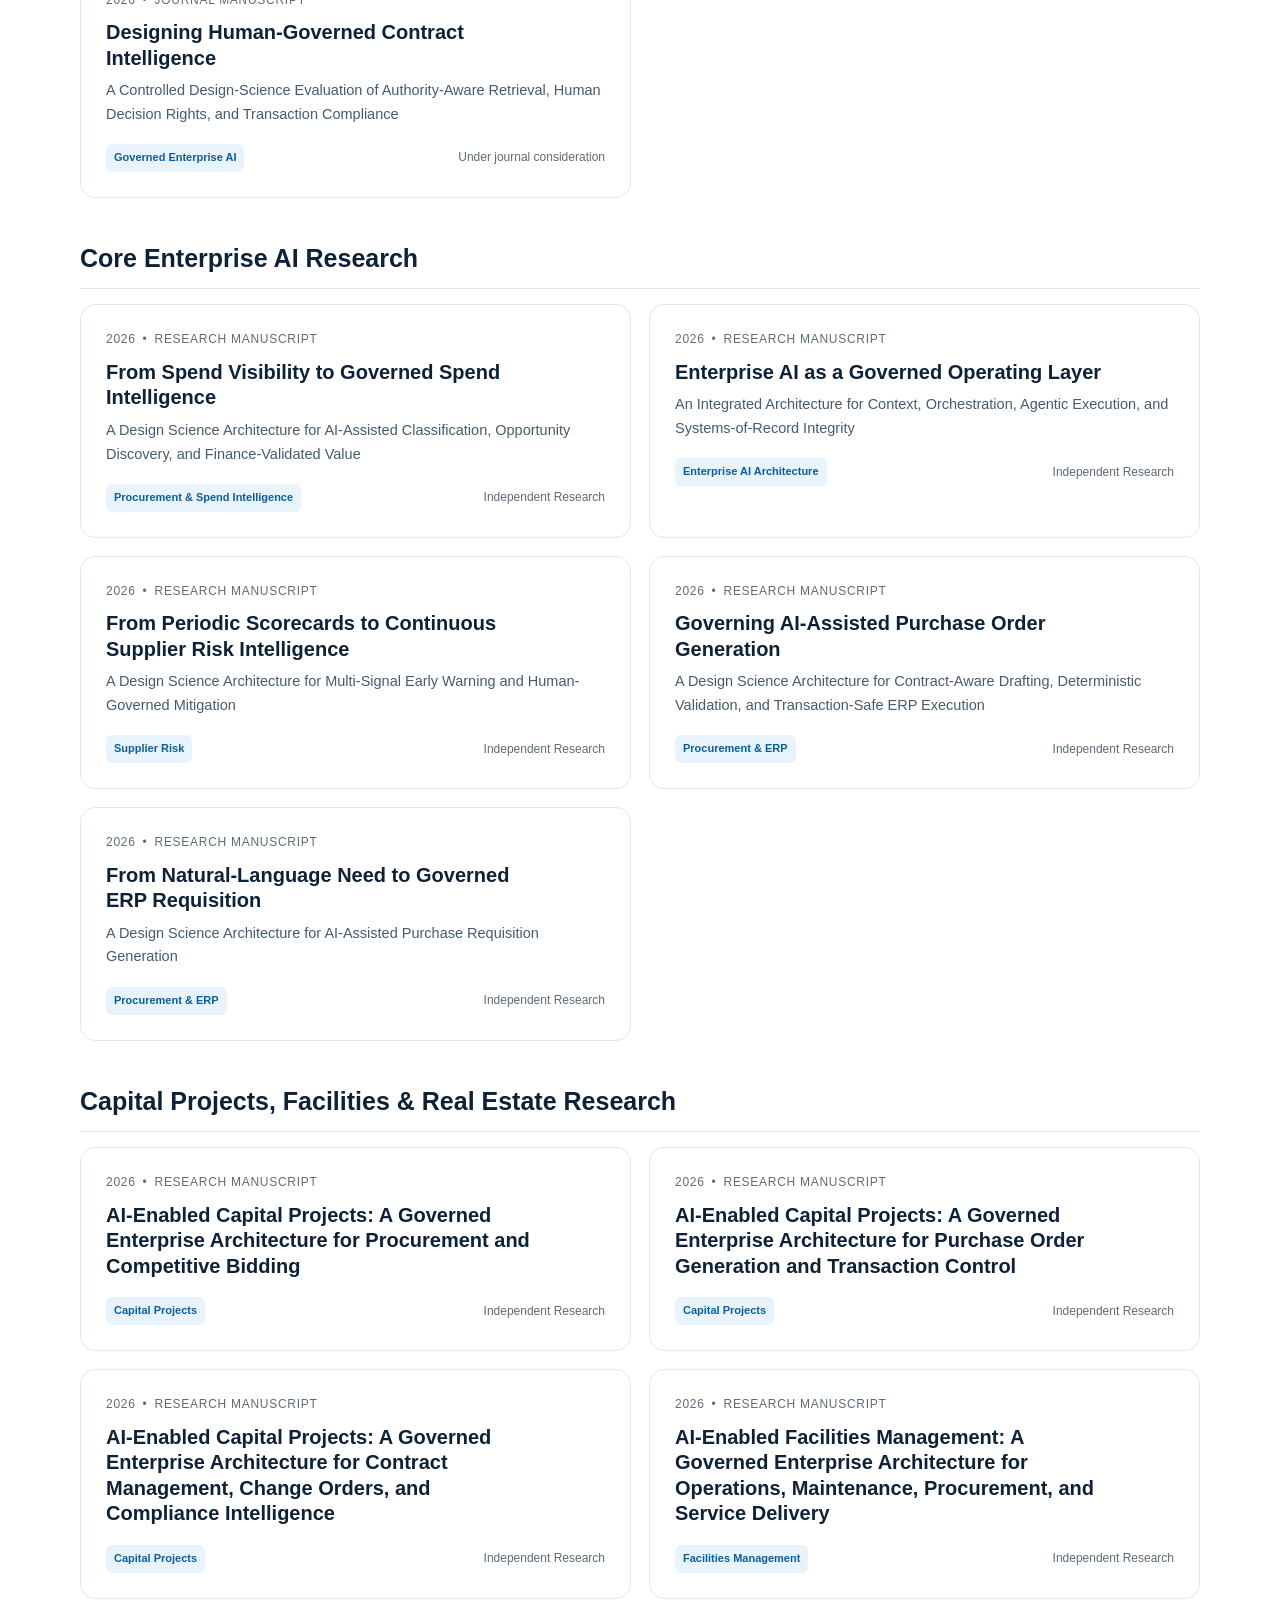
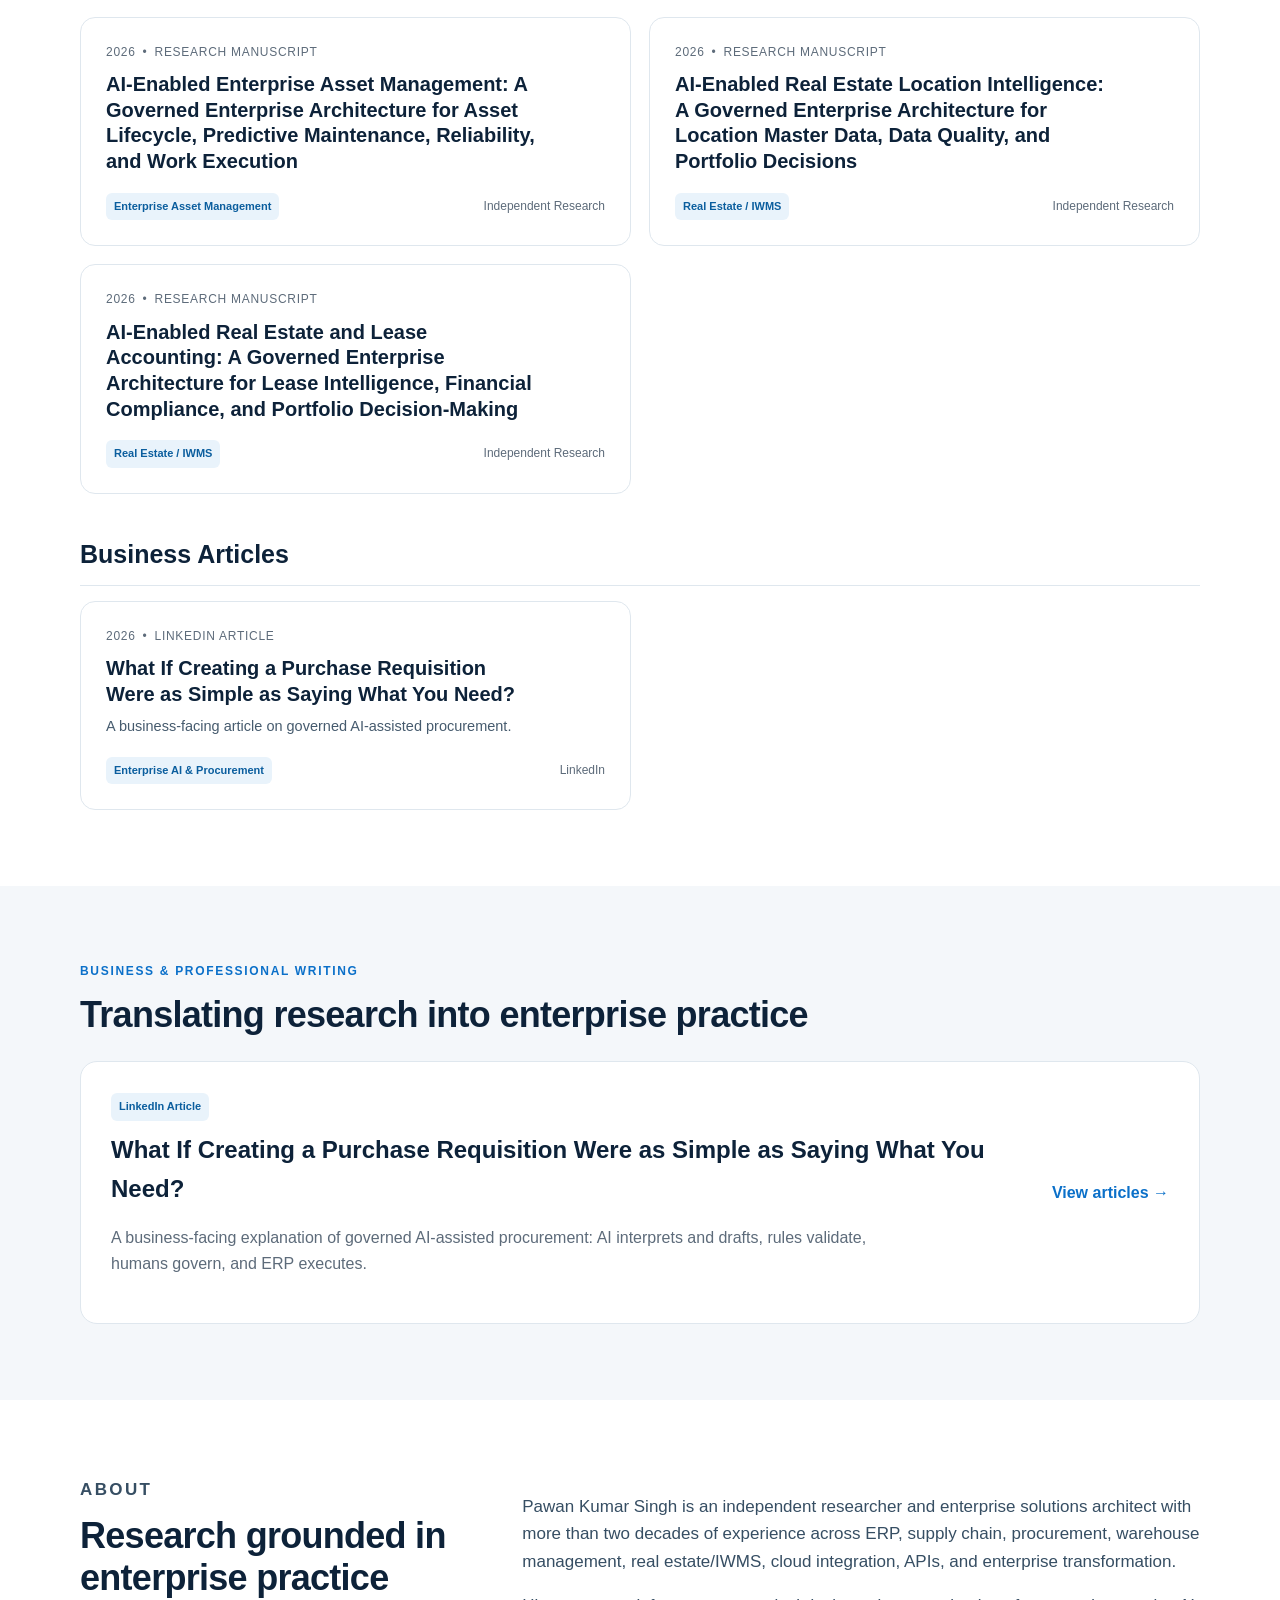
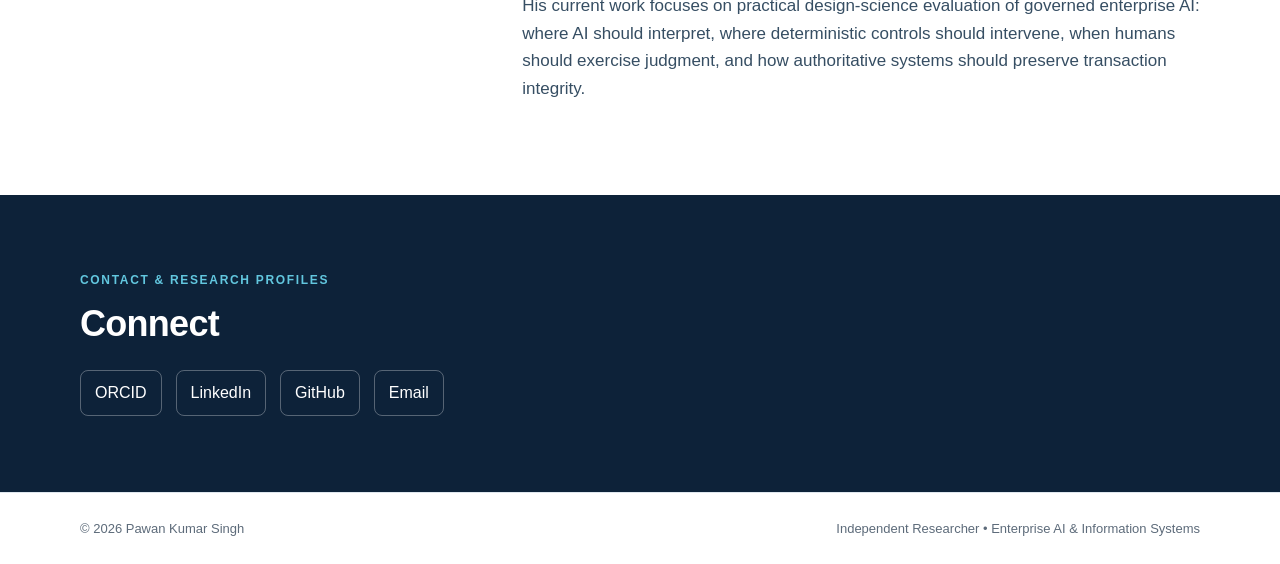
==== commit 71d28fc6: "Add files via upload" ====
--- a/index.html
+++ b/index.html
@@ -1,245 +1,331 @@
 <!doctype html>
 <html lang="en">
 <head>
-  <meta charset="utf-8">
-  <meta name="viewport" content="width=device-width, initial-scale=1">
-  <title>Pawan Kumar Singh | Enterprise AI Research</title>
-  <meta name="description" content="Research portfolio of Pawan Kumar Singh focused on governed enterprise AI, procurement, supply chain, ERP, contracts, and enterprise systems.">
-  <link rel="canonical" href="https://githubpawankumar.github.io/">
-  <link rel="stylesheet" href="styles.css">
+<meta charset="utf-8">
+<meta name="viewport" content="width=device-width,initial-scale=1">
+<title>Pawan Kumar Singh | Enterprise AI Research</title>
+<meta name="description" content="Research portfolio of Pawan Kumar Singh focused on governed enterprise AI, procurement, supply chain, ERP, facilities, real estate, and enterprise systems.">
+<link rel="canonical" href="https://githubpawankumar.github.io/">
+<style>
+:root{
+  --ink:#0d2239; --muted:#5d6b7a; --accent:#0b70c9; --accent2:#17a6a1;
+  --bg:#fff; --alt:#f4f7fa; --line:#dfe7ee; --soft:#f7fbfe; --card:#fff;
+}
+*{box-sizing:border-box}
+html{scroll-behavior:smooth}
+body{margin:0;font-family:Inter,ui-sans-serif,-apple-system,BlinkMacSystemFont,"Segoe UI",Roboto,Arial,sans-serif;color:var(--ink);background:var(--bg);line-height:1.62}
+body.modal-open{overflow:hidden}
+.container{width:min(1120px,calc(100% - 42px));margin:0 auto}
+.site-header{position:sticky;top:0;z-index:40;background:rgba(255,255,255,.96);backdrop-filter:blur(10px);border-bottom:1px solid var(--line)}
+.nav{height:68px;display:flex;align-items:center;justify-content:space-between}
+.brand{display:grid;place-items:center;width:42px;height:42px;border-radius:50%;background:var(--ink);color:#fff;text-decoration:none;font-weight:800;font-size:13px}
+nav{display:flex;gap:24px}
+nav a{color:var(--ink);text-decoration:none;font-size:14px;font-weight:700}
+nav a:hover{color:var(--accent)}
+
+.hero{padding:82px 0 72px;background:linear-gradient(135deg,#f8fbfe 0%,#eef7fb 48%,#f7fbf9 100%)}
+.hero-grid{display:grid;grid-template-columns:1.6fr .8fr;gap:54px;align-items:center}
+.eyebrow{font-size:12px;letter-spacing:.14em;font-weight:800;color:var(--accent);margin:0 0 12px}
+h1{font-size:56px;line-height:1.02;margin:0 0 8px;letter-spacing:-.035em}
+.hero h2{font-size:28px;font-weight:650;margin:0 0 20px;color:#244c70}
+.lead{font-size:19px;max-width:760px;color:#334b61}
+.cta-row{display:flex;flex-wrap:wrap;gap:10px;margin-top:30px}
+.btn{display:inline-block;padding:11px 16px;border:1px solid #b8c8d6;border-radius:9px;color:var(--ink);text-decoration:none;font-weight:700;font-size:14px;background:#fff}
+.btn.primary{background:var(--accent);color:#fff;border-color:var(--accent)}
+.profile-card{background:#0d2239;color:#fff;padding:30px;border-radius:20px;box-shadow:0 18px 44px rgba(13,34,57,.18)}
+.monogram{width:76px;height:76px;border-radius:18px;display:grid;place-items:center;background:linear-gradient(135deg,#0b70c9,#17a6a1);font-weight:850;font-size:22px;margin-bottom:24px}
+.profile-card h3{margin:0 0 12px}
+.profile-card ul{padding-left:20px;margin:0;color:#dce9f3}
+
+.section{padding:76px 0}
+.section.alt{background:var(--alt)}
+.section h2{font-size:36px;line-height:1.15;letter-spacing:-.02em;margin:0 0 26px}
+.three-col{display:grid;grid-template-columns:repeat(3,1fr);gap:22px}
+.program{padding:28px;background:#fff;border:1px solid var(--line);border-radius:16px}
+.program .num{font-size:13px;color:var(--accent);font-weight:800}
+.program h3{font-size:21px;margin:8px 0}
+.program p{color:var(--muted);margin-bottom:0}
+
+.profile-strip{display:grid;grid-template-columns:repeat(4,1fr);gap:12px;margin:24px 0 36px}
+.profile-strip a{display:flex;flex-direction:column;padding:15px 16px;border:1px solid var(--line);border-radius:12px;background:#fff;text-decoration:none;color:var(--ink)}
+.profile-strip span{font-size:12px;color:var(--muted);margin-top:3px}
+
+.pub-group{margin-top:40px}
+.group-title{font-size:25px;margin:0 0 15px;padding-bottom:10px;border-bottom:1px solid var(--line)}
+.pub-grid{display:grid;grid-template-columns:repeat(2,1fr);gap:18px}
+.pub-card{position:relative;padding:25px;border:1px solid var(--line);border-radius:15px;background:#fff;transition:.18s ease;cursor:pointer}
+.pub-card:hover{transform:translateY(-3px);box-shadow:0 15px 36px rgba(13,34,57,.11);border-color:#c4d8e8}
+.pub-card:focus{outline:3px solid rgba(11,112,201,.22);outline-offset:3px}
+.pub-card::after{content:"View details";position:absolute;right:18px;top:18px;font-size:11px;font-weight:800;letter-spacing:.04em;color:var(--accent);opacity:0;transition:.18s ease}
+.pub-card:hover::after,.pub-card:focus::after{opacity:1}
+.pub-meta{font-size:12px;color:var(--muted);display:flex;gap:7px;text-transform:uppercase;letter-spacing:.06em}
+.pub-card h3{font-size:20px;line-height:1.28;margin:10px 0 8px;padding-right:70px}
+.pub-subtitle{color:#465b6e;font-size:14.5px;margin:0 0 18px}
+.pub-footer{display:flex;align-items:center;justify-content:space-between;gap:12px;margin-top:16px}
+.tag{display:inline-block;font-size:11px;font-weight:750;background:#e9f3fb;color:#0b5e9e;padding:5px 8px;border-radius:6px}
+.status{font-size:12px;color:var(--muted);text-align:right}
+.paper-links{margin-top:14px}
+.paper-link{font-size:13px;font-weight:750;color:var(--accent);text-decoration:none;margin-right:12px}
+
+.feature-card{display:flex;justify-content:space-between;gap:30px;align-items:center;background:#fff;border:1px solid var(--line);border-radius:17px;padding:30px}
+.feature-card h3{font-size:24px;margin:10px 0 8px}
+.feature-card p{color:var(--muted);max-width:760px}
+.text-link{white-space:nowrap;font-weight:750;color:var(--accent);text-decoration:none}
+.about-grid{display:grid;grid-template-columns:.8fr 1.4fr;gap:55px}
+.about-grid p{font-size:17px;color:#364e63}
+.contact{background:#0d2239;color:#fff}
+.contact .eyebrow{color:#62c7df}
+.link-row{display:flex;flex-wrap:wrap;gap:14px}
+.link-row a{color:#fff;text-decoration:none;border:1px solid rgba(255,255,255,.3);padding:9px 14px;border-radius:8px}
+footer{border-top:1px solid var(--line);padding:25px 0;color:var(--muted);font-size:13px}
+.footer-inner{display:flex;justify-content:space-between;gap:18px}
+
+/* Modal */
+.modal{display:none;position:fixed;inset:0;z-index:9999}
+.modal.open{display:block}
+.modal-backdrop{position:absolute;inset:0;background:rgba(4,18,32,.70);backdrop-filter:blur(4px)}
+.modal-dialog{position:relative;z-index:2;width:min(980px,calc(100% - 40px));max-height:90vh;overflow:auto;margin:5vh auto;background:#fff;border-radius:22px;box-shadow:0 32px 100px rgba(4,18,32,.32)}
+.modal-topbar{position:sticky;top:0;z-index:5;min-height:62px;display:flex;align-items:center;justify-content:space-between;gap:18px;padding:0 26px;background:rgba(255,255,255,.97);backdrop-filter:blur(10px);border-bottom:1px solid var(--line)}
+.modal-back{border:0;background:transparent;color:var(--accent);font:inherit;font-size:13px;font-weight:800;cursor:pointer;padding:10px 0}
+.modal-back:hover{text-decoration:underline}
+.modal-close{width:38px;height:38px;border:0;border-radius:50%;background:#eef3f7;color:var(--ink);font-size:25px;cursor:pointer;line-height:1}
+.modal-hero{max-width:880px;margin:0 auto;padding:38px 46px 26px}
+.modal-meta{margin-bottom:10px;color:var(--accent);font-size:12px;font-weight:850;letter-spacing:.10em;text-transform:uppercase}
+.modal-dialog h2{margin:0;max-width:880px;font-size:34px;line-height:1.16;letter-spacing:-.025em;color:var(--ink)}
+.modal-subtitle{margin:14px 0 0;max-width:830px;color:#536a7d;font-size:17px;line-height:1.55}
+.modal-status{display:flex;align-items:center;gap:12px;flex-wrap:wrap;margin-top:18px;color:var(--muted);font-size:13px}
+.research-summary-block,.keywords-block{max-width:880px;margin:0 auto;padding:26px 46px}
+.research-summary-block{background:linear-gradient(180deg,#f8fbfe 0%,#f3f8fb 100%);border-top:1px solid #e4edf4;border-bottom:1px solid #e4edf4}
+.section-label{margin-bottom:9px;color:var(--accent);font-size:12px;font-weight:850;letter-spacing:.09em;text-transform:uppercase}
+.research-summary-block p,.keywords-block p{margin:0;color:#2f485d;font-size:16px;line-height:1.7}
+.insight-grid{max-width:880px;margin:0 auto;padding:30px 46px 8px;display:grid;grid-template-columns:1fr 1fr;gap:18px}
+.insight-card{padding:22px;border:1px solid var(--line);border-radius:15px;background:#fff}
+.insight-card p{margin:0;color:#354f63;font-size:14.5px;line-height:1.66}
+.highlight-card{background:#f8fbfe;border-color:#cfe1ee}
+.keywords-block{padding-top:22px;padding-bottom:10px}
+.modal-actions{max-width:880px;margin:16px auto 0;padding:0 46px}
+.modal-note{max-width:880px;margin:22px auto 0;padding:18px 46px 30px;border-top:1px solid var(--line);color:var(--muted);font-size:12.5px;line-height:1.55;font-style:italic}
+
+@media(max-width:820px){
+  nav{display:none}
+  .hero-grid,.three-col,.pub-grid,.about-grid{grid-template-columns:1fr}
+  .profile-strip{grid-template-columns:1fr 1fr}
+  h1{font-size:43px}
+  .feature-card{align-items:flex-start;flex-direction:column}
+  .footer-inner{flex-direction:column}
+}
+@media(max-width:760px){
+  .modal-dialog{width:min(100% - 18px,980px);margin:1.5vh auto;max-height:97vh;border-radius:16px}
+  .modal-topbar{padding:0 18px}
+  .modal-hero,.research-summary-block,.keywords-block,.modal-actions,.modal-note{padding-left:22px;padding-right:22px}
+  .modal-dialog h2{font-size:25px}
+  .modal-subtitle{font-size:15px}
+  .insight-grid{grid-template-columns:1fr;padding:22px}
+}
+</style>
 </head>
 <body>
-  <header class="site-header">
-    <div class="container nav">
-      <a class="brand" href="#top">PKS</a>
-      <nav>
-        <a href="#research">Research</a>
-        <a href="#publications">Publications</a>
-        <a href="#articles">Articles</a>
-        <a href="#about">About</a>
-        <a href="#contact">Contact</a>
-      </nav>
-    </div>
-  </header>
-
-  <main id="top">
-    <section class="hero">
-      <div class="container hero-grid">
-        <div>
-          <p class="eyebrow">ENTERPRISE AI • INFORMATION SYSTEMS • DESIGN SCIENCE</p>
-          <h1>Pawan Kumar Singh</h1>
-          <h2>Governed Enterprise AI Research</h2>
-          <p class="lead">Independent researcher and enterprise solutions architect studying how probabilistic AI can create business value while authoritative data, accountable humans, deterministic controls, and systems of record retain enterprise authority.</p>
-          <div class="cta-row">
-            <a class="btn primary" href="#publications">View Publications</a>
-            <a class="btn" href="https://orcid.org/0009-0008-4802-8340" target="_blank" rel="noopener">ORCID</a>
-            <a class="btn" href="https://www.linkedin.com/in/pawankumarsingh/" target="_blank" rel="noopener">LinkedIn</a>
-            <a class="btn" href="https://github.com/githubpawankumar" target="_blank" rel="noopener">GitHub</a>
-          </div>
-        </div>
-        <div class="profile-card">
-          <div class="monogram">PKS</div>
-          <h3>Research Focus</h3>
-          <ul>
-            <li>Governed & Agentic Enterprise AI</li>
-            <li>Procurement & Supply Chain Intelligence</li>
-            <li>ERP / Systems-of-Record Integrity</li>
-            <li>Human Decision Rights & AI Governance</li>
-            <li>Real Estate / IWMS Intelligence</li>
-          </ul>
-        </div>
+<header class="site-header">
+  <div class="container nav">
+    <a class="brand" href="#top">PKS</a>
+    <nav>
+      <a href="#research">Research</a>
+      <a href="#publications">Publications</a>
+      <a href="#articles">Articles</a>
+      <a href="#about">About</a>
+      <a href="#contact">Contact</a>
+    </nav>
+  </div>
+</header>
+
+<main id="top">
+<section class="hero">
+  <div class="container hero-grid">
+    <div>
+      <p class="eyebrow">ENTERPRISE AI • INFORMATION SYSTEMS • DESIGN SCIENCE</p>
+      <h1>Pawan Kumar Singh</h1>
+      <h2>Governed Enterprise AI Research</h2>
+      <p class="lead">Independent researcher and enterprise solutions architect studying how probabilistic AI can create business value while authoritative data, accountable humans, deterministic controls, and systems of record retain enterprise authority.</p>
+      <div class="cta-row">
+        <a class="btn primary" href="#publications">View Publications</a>
+        <a class="btn" href="https://orcid.org/0009-0008-4802-8340" target="_blank" rel="noopener">ORCID</a>
+        <a class="btn" href="https://www.linkedin.com/in/pawankumarsingh/" target="_blank" rel="noopener">LinkedIn</a>
+        <a class="btn" href="https://github.com/githubpawankumar" target="_blank" rel="noopener">GitHub</a>
       </div>
-    </section>
-
-    <section id="research" class="section alt">
-      <div class="container">
-        <p class="eyebrow">RESEARCH AGENDA</p>
-        <h2>Three connected research programs</h2>
-        <div class="three-col">
-          <div class="program">
-            <span class="num">01</span>
-            <h3>Governed Enterprise AI</h3>
-            <p>Architectures that separate probabilistic reasoning from enterprise authority, including governed retrieval, decision rights, risk-based execution, and systems-of-record integrity.</p>
-          </div>
-          <div class="program">
-            <span class="num">02</span>
-            <h3>AI for Enterprise Transactions</h3>
-            <p>Controlled AI assistance across procurement, spend, contracts, purchase requisitions, purchase orders, supplier risk, planning, and other consequential workflows.</p>
-          </div>
-          <div class="program">
-            <span class="num">03</span>
-            <h3>Enterprise Systems & Operations</h3>
-            <p>AI integration with ERP, supply chain, IWMS, real estate, APIs, workflows, master data, auditability, and human-governed operational execution.</p>
-          </div>
-        </div>
-      </div>
-    </section>
-
-    <section id="publications" class="section">
+    </div>
+    <div class="profile-card">
+      <div class="monogram">PKS</div>
+      <h3>Research Focus</h3>
+      <ul>
+        <li>Governed & Agentic Enterprise AI</li>
+        <li>Procurement & Supply Chain Intelligence</li>
+        <li>ERP / Systems-of-Record Integrity</li>
+        <li>Human Decision Rights & AI Governance</li>
+        <li>Real Estate / IWMS Intelligence</li>
+      </ul>
+    </div>
+  </div>
+</section>
+
+<section id="research" class="section alt">
+  <div class="container">
+    <p class="eyebrow">RESEARCH AGENDA</p>
+    <h2>Three connected research programs</h2>
+    <div class="three-col">
+      <div class="program"><span class="num">01</span><h3>Governed Enterprise AI</h3><p>Architectures that separate probabilistic reasoning from enterprise authority, including governed retrieval, decision rights, risk-based execution, and systems-of-record integrity.</p></div>
+      <div class="program"><span class="num">02</span><h3>AI for Enterprise Transactions</h3><p>Controlled AI assistance across procurement, spend, contracts, purchase requisitions, purchase orders, supplier risk, planning, and other consequential workflows.</p></div>
+      <div class="program"><span class="num">03</span><h3>Enterprise Systems & Operations</h3><p>AI integration with ERP, supply chain, IWMS, real estate, APIs, workflows, master data, auditability, and human-governed operational execution.</p></div>
+    </div>
+  </div>
+</section>
+
+<section id="publications" class="section">
   <div class="container">
     <p class="eyebrow">RESEARCH OUTPUTS</p>
-    <h2>Research, white papers & business articles</h2>
-    <p class="inventory-note">This page presents the current verified research portfolio. Full manuscript PDFs are not posted here unless they are already public through an authorized publication or repository. Published articles and related public research are connected through LinkedIn, ORCID, and future DOI records.</p>
-
+    <h2>Research manuscripts & professional publications</h2>
+    <p style="max-width:830px;color:var(--muted);margin-top:-10px">Current research manuscripts are listed without downloadable PDFs. Official journal, repository, and DOI links will be added when publicly available.</p>
     <div class="profile-strip">
       <a href="https://orcid.org/0009-0008-4802-8340" target="_blank" rel="noopener"><strong>ORCID</strong><span>Author identity</span></a>
       <a href="https://www.linkedin.com/in/pawankumarsingh/recent-activity/articles/" target="_blank" rel="noopener"><strong>LinkedIn Articles</strong><span>Business writing</span></a>
       <a href="https://github.com/githubpawankumar" target="_blank" rel="noopener"><strong>GitHub</strong><span>Research site & code</span></a>
-      <a href="https://www.linkedin.com/in/pawankumarsingh/recent-activity/articles/" target="_blank" rel="noopener"><strong>Published Writing</strong><span>LinkedIn hub for articles & connected research</span></a>
-    </div>
-
+      <a href="https://www.linkedin.com/in/pawankumarsingh/recent-activity/articles/" target="_blank" rel="noopener"><strong>Published Writing</strong><span>Connected research & articles</span></a>
+    </div>
     <div id="publication-index"></div>
   </div>
 </section>
 
 <section id="articles" class="section alt">
-      <div class="container">
-        <p class="eyebrow">BUSINESS & PROFESSIONAL WRITING</p>
-        <h2>Translating research into enterprise practice</h2>
-        <div class="feature-card">
-          <div>
-            <span class="tag">LinkedIn Article</span>
-            <h3>What If Creating a Purchase Requisition Were as Simple as Saying What You Need?</h3>
-            <p>A business-facing explanation of governed AI-assisted procurement: AI interprets and drafts, rules validate, humans govern, and ERP executes.</p>
-          </div>
-          <a class="text-link" href="https://www.linkedin.com/in/pawankumarsingh/recent-activity/articles/" target="_blank" rel="noopener">View articles →</a>
-        </div>
-      </div>
-    </section>
-
-    <section id="about" class="section">
-      <div class="container about-grid">
-        <div>
-          <p class="eyebrow">ABOUT</p>
-          <h2>Research grounded in enterprise practice</h2>
-        </div>
-        <div>
-          <p>Pawan Kumar Singh is an independent researcher and enterprise solutions architect with more than two decades of experience across ERP, supply chain, procurement, warehouse management, real estate/IWMS, cloud integration, APIs, and enterprise transformation.</p>
-          <p>His current work focuses on practical design-science evaluation of governed enterprise AI: where AI should interpret, where deterministic controls should intervene, when humans should exercise judgment, and how authoritative systems should preserve transaction integrity.</p>
-        </div>
-      </div>
-    </section>
-
-    <section id="contact" class="section contact">
-      <div class="container">
-        <p class="eyebrow">CONTACT & RESEARCH PROFILES</p>
-        <h2>Connect</h2>
-        <div class="link-row">
-          <a href="https://orcid.org/0009-0008-4802-8340" target="_blank" rel="noopener">ORCID</a>
-          <a href="https://www.linkedin.com/in/pawankumarsingh/" target="_blank" rel="noopener">LinkedIn</a>
-          <a href="https://github.com/githubpawankumar" target="_blank" rel="noopener">GitHub</a>
-          <a href="mailto:pawanslu@gmail.com">Email</a>
-        </div>
-      </div>
-    </section>
-  </main>
-
-  <footer>
-    <div class="container footer-inner">
-      <span>© 2026 Pawan Kumar Singh</span>
-      <span>Independent Researcher • Enterprise AI & Information Systems</span>
-    </div>
-  </footer>
-
+  <div class="container">
+    <p class="eyebrow">BUSINESS & PROFESSIONAL WRITING</p>
+    <h2>Translating research into enterprise practice</h2>
+    <div class="feature-card">
+      <div><span class="tag">LinkedIn Article</span><h3>What If Creating a Purchase Requisition Were as Simple as Saying What You Need?</h3><p>A business-facing explanation of governed AI-assisted procurement: AI interprets and drafts, rules validate, humans govern, and ERP executes.</p></div>
+      <a class="text-link" href="https://www.linkedin.com/in/pawankumarsingh/recent-activity/articles/" target="_blank" rel="noopener">View articles →</a>
+    </div>
+  </div>
+</section>
+
+<section id="about" class="section">
+  <div class="container about-grid">
+    <div><p class="eyebrow">ABOUT</p><h2>Research grounded in enterprise practice</h2></div>
+    <div><p>Pawan Kumar Singh is an independent researcher and enterprise solutions architect with more than two decades of experience across ERP, supply chain, procurement, warehouse management, real estate/IWMS, cloud integration, APIs, and enterprise transformation.</p><p>His current work focuses on practical design-science evaluation of governed enterprise AI: where AI should interpret, where deterministic controls should intervene, when humans should exercise judgment, and how authoritative systems should preserve transaction integrity.</p></div>
+  </div>
+</section>
+
+<section id="contact" class="section contact">
+  <div class="container">
+    <p class="eyebrow">CONTACT & RESEARCH PROFILES</p><h2>Connect</h2>
+    <div class="link-row">
+      <a href="https://orcid.org/0009-0008-4802-8340" target="_blank" rel="noopener">ORCID</a>
+      <a href="https://www.linkedin.com/in/pawankumarsingh/" target="_blank" rel="noopener">LinkedIn</a>
+      <a href="https://github.com/githubpawankumar" target="_blank" rel="noopener">GitHub</a>
+      <a href="mailto:pawanslu@gmail.com">Email</a>
+    </div>
+  </div>
+</section>
+</main>
+
+<footer><div class="container footer-inner"><span>© 2026 Pawan Kumar Singh</span><span>Independent Researcher • Enterprise AI & Information Systems</span></div></footer>
+
+<!-- modal deliberately placed at body level, not inside footer -->
 <div id="publication-modal" class="modal" aria-hidden="true">
   <div class="modal-backdrop" data-close-modal></div>
   <div class="modal-dialog" role="dialog" aria-modal="true" aria-labelledby="modal-title">
-    <button class="modal-close" type="button" aria-label="Close details" data-close-modal>×</button>
-    <div class="modal-meta" id="modal-meta"></div>
-    <h2 id="modal-title"></h2>
-    <p class="modal-subtitle" id="modal-subtitle"></p>
-    <div class="modal-status" id="modal-status"></div>
-    <div class="detail-grid">
-      <section><h3>Research Summary</h3><p id="modal-abstract"></p></section>
-      <section><h3>Research Question</h3><p id="modal-rq"></p></section>
-      <section><h3>Methodology</h3><p id="modal-method"></p></section>
-      <section><h3>Key Findings</h3><p id="modal-findings"></p></section>
-      <section><h3>Research Contribution</h3><p id="modal-contribution"></p></section>
-      <section><h3>Keywords</h3><p id="modal-keywords"></p></section>
-    </div>
+    <div class="modal-topbar">
+      <button class="modal-back" type="button" data-close-modal>← Back to Publications</button>
+      <button class="modal-close" type="button" aria-label="Close details" data-close-modal>×</button>
+    </div>
+    <div class="modal-hero">
+      <div class="modal-meta" id="modal-meta"></div>
+      <h2 id="modal-title"></h2>
+      <p class="modal-subtitle" id="modal-subtitle"></p>
+      <div class="modal-status" id="modal-status"></div>
+    </div>
+    <section class="research-summary-block">
+      <div class="section-label">Research Summary</div>
+      <p id="modal-abstract"></p>
+    </section>
+    <div class="insight-grid">
+      <section class="insight-card"><div class="section-label">Research Question</div><p id="modal-rq"></p></section>
+      <section class="insight-card"><div class="section-label">Methodology</div><p id="modal-method"></p></section>
+      <section class="insight-card highlight-card"><div class="section-label">Key Findings</div><p id="modal-findings"></p></section>
+      <section class="insight-card"><div class="section-label">Research Contribution</div><p id="modal-contribution"></p></section>
+    </div>
+    <section class="keywords-block"><div class="section-label">Keywords</div><p id="modal-keywords"></p></section>
     <div class="modal-actions" id="modal-actions"></div>
     <p class="modal-note">No manuscript PDF is distributed from this site. Official publication or DOI links will be added when publicly available.</p>
   </div>
 </div>
 
-
 <script>
-
-function openPublicationModal(p){
-  const modal = document.getElementById('publication-modal');
-  document.getElementById('modal-meta').textContent = `${p.year} • ${p.type}`;
-  document.getElementById('modal-title').textContent = p.title || '';
-  document.getElementById('modal-subtitle').textContent = p.subtitle || '';
-  document.getElementById('modal-status').innerHTML =
-    `<span class="tag">${p.topic || ''}</span><span><b>Status:</b> ${p.status || ''}</span>`;
-  document.getElementById('modal-abstract').textContent = p.abstract || 'Summary will be added when available.';
-  document.getElementById('modal-rq').textContent = p.research_question || 'Research question summary will be added when available.';
-  document.getElementById('modal-method').textContent = p.method || 'Methodology summary will be added when available.';
-  document.getElementById('modal-findings').textContent = p.findings || 'Findings summary will be added when available.';
-  document.getElementById('modal-contribution').textContent = p.contribution || 'Contribution summary will be added when available.';
-  document.getElementById('modal-keywords').textContent = p.keywords || '';
-  const actions = [];
-  if (p.canonical_url) actions.push(`<a class="btn primary" href="${p.canonical_url}" target="_blank" rel="noopener">View Public Record ↗</a>`);
-  if (p.doi) actions.push(`<a class="btn" href="https://doi.org/${p.doi}" target="_blank" rel="noopener">View DOI ↗</a>`);
-  document.getElementById('modal-actions').innerHTML = actions.join('');
-  modal.classList.add('open');
-  modal.setAttribute('aria-hidden','false');
-  document.body.classList.add('modal-open');
-  setTimeout(()=>modal.querySelector('.modal-close').focus(),0);
-}
-function closePublicationModal(){
-  const modal = document.getElementById('publication-modal');
-  modal.classList.remove('open');
-  modal.setAttribute('aria-hidden','true');
-  document.body.classList.remove('modal-open');
-}
-document.querySelectorAll('[data-close-modal]').forEach(el => el.addEventListener('click', closePublicationModal));
-document.addEventListener('keydown', e => { if(e.key === 'Escape') closePublicationModal(); });
-
+let allPublications = [];
 async function loadPublications(){
   const target = document.getElementById('publication-index');
   try{
     const res = await fetch('publications.json', {cache:'no-store'});
-    const items = await res.json();
+    allPublications = await res.json();
     const order = ['Journal Submission','Core Enterprise AI Research','Capital Projects, Facilities & Real Estate Research','Business Articles'];
     for (const group of order){
-      const rows = items.filter(x => x.group === group);
+      const rows = allPublications.filter(x => x.group === group);
       if (!rows.length) continue;
       const section = document.createElement('div');
       section.className = 'pub-group';
       section.innerHTML = `<h3 class="group-title">${group}</h3><div class="pub-grid"></div>`;
       const grid = section.querySelector('.pub-grid');
       for (const p of rows){
-        const links = [];
-        if (p.canonical_url) links.push(`<a class="paper-link" href="${p.canonical_url}" target="_blank" rel="noopener">View record ↗</a>`);
-        if (p.doi) links.push(`<a class="paper-link" href="https://doi.org/${p.doi}" target="_blank" rel="noopener">DOI ↗</a>`);
         const card = document.createElement('article');
-        card.className = 'pub-card clickable';
-        card.setAttribute('tabindex','0');
+        card.className = 'pub-card';
+        card.tabIndex = 0;
         card.setAttribute('role','button');
         card.setAttribute('aria-label',`Open details for ${p.title}`);
+        const label = p.group === 'Journal Submission' ? 'Journal Manuscript' : p.type;
+        const displayStatus = p.group === 'Journal Submission' ? 'Under journal consideration' : (p.group === 'Business Articles' ? p.platform : 'Independent Research');
         card.innerHTML = `
-          <div class="pub-meta"><span>${p.year}</span><span>•</span><span>${p.group === 'Journal Submission' ? 'JOURNAL MANUSCRIPT' : p.type.toUpperCase()}</span></div>
+          <div class="pub-meta"><span>${p.year}</span><span>•</span><span>${label}</span></div>
           <h3>${p.title}</h3>
           <p class="pub-subtitle">${p.subtitle || ''}</p>
-          ${p.group === 'Journal Submission' ? `<div class="record-row"><span><b>${p.status}</b></span></div>` : ''}
-          <div class="pub-footer"><span class="tag">${p.topic}</span><span class="status">${p.group === 'Journal Submission' ? 'Under journal consideration' : (p.group === 'Business Articles' ? p.platform : 'Independent Research')}</span></div>
-          ${links.length ? `<div class="paper-links">${links.join(' ')}</div>` : ''}
+          <div class="pub-footer"><span class="tag">${p.topic}</span><span class="status">${displayStatus}</span></div>
         `;
-        card.addEventListener('click', () => openPublicationModal(p));
-        card.addEventListener('keydown', (ev) => {
-          if (ev.key === 'Enter' || ev.key === ' ') { ev.preventDefault(); openPublicationModal(p); }
-        });
+        card.addEventListener('click',()=>openPublicationModal(p));
+        card.addEventListener('keydown',ev=>{if(ev.key==='Enter'||ev.key===' '){ev.preventDefault();openPublicationModal(p)}});
         grid.appendChild(card);
       }
       target.appendChild(section);
     }
-  } catch (e) {
-    target.innerHTML = '<p>Publication index could not be loaded. Please refresh the page.</p>';
+  }catch(e){
+    target.innerHTML='<p>Publication index could not be loaded. Please refresh the page.</p>';
   }
 }
+function openPublicationModal(p){
+  const modal=document.getElementById('publication-modal');
+  document.getElementById('modal-meta').textContent=`${p.year} • ${p.type}`;
+  document.getElementById('modal-title').textContent=p.title||'';
+  document.getElementById('modal-subtitle').textContent=p.subtitle||'';
+  document.getElementById('modal-status').innerHTML=`<span class="tag">${p.topic||''}</span><span><b>Status:</b> ${p.status||''}</span>`;
+  document.getElementById('modal-abstract').textContent=p.abstract||'Summary will be added when available.';
+  document.getElementById('modal-rq').textContent=p.research_question||'Research question summary will be added when available.';
+  document.getElementById('modal-method').textContent=p.method||'Methodology summary will be added when available.';
+  document.getElementById('modal-findings').textContent=p.findings||'Findings summary will be added when available.';
+  document.getElementById('modal-contribution').textContent=p.contribution||'Contribution summary will be added when available.';
+  document.getElementById('modal-keywords').textContent=p.keywords||'';
+  const actions=[];
+  if(p.canonical_url) actions.push(`<a class="btn primary" href="${p.canonical_url}" target="_blank" rel="noopener">View Public Record ↗</a>`);
+  if(p.doi) actions.push(`<a class="btn" href="https://doi.org/${p.doi}" target="_blank" rel="noopener">View DOI ↗</a>`);
+  document.getElementById('modal-actions').innerHTML=actions.join('');
+  modal.classList.add('open');
+  modal.setAttribute('aria-hidden','false');
+  document.body.classList.add('modal-open');
+  setTimeout(()=>modal.querySelector('.modal-close').focus(),0);
+}
+function closePublicationModal(){
+  const modal=document.getElementById('publication-modal');
+  modal.classList.remove('open');
+  modal.setAttribute('aria-hidden','true');
+  document.body.classList.remove('modal-open');
+}
+document.querySelectorAll('[data-close-modal]').forEach(el=>el.addEventListener('click',closePublicationModal));
+document.addEventListener('keydown',e=>{if(e.key==='Escape')closePublicationModal()});
 loadPublications();
 </script>
-
 </body>
-</html>
+</html>
